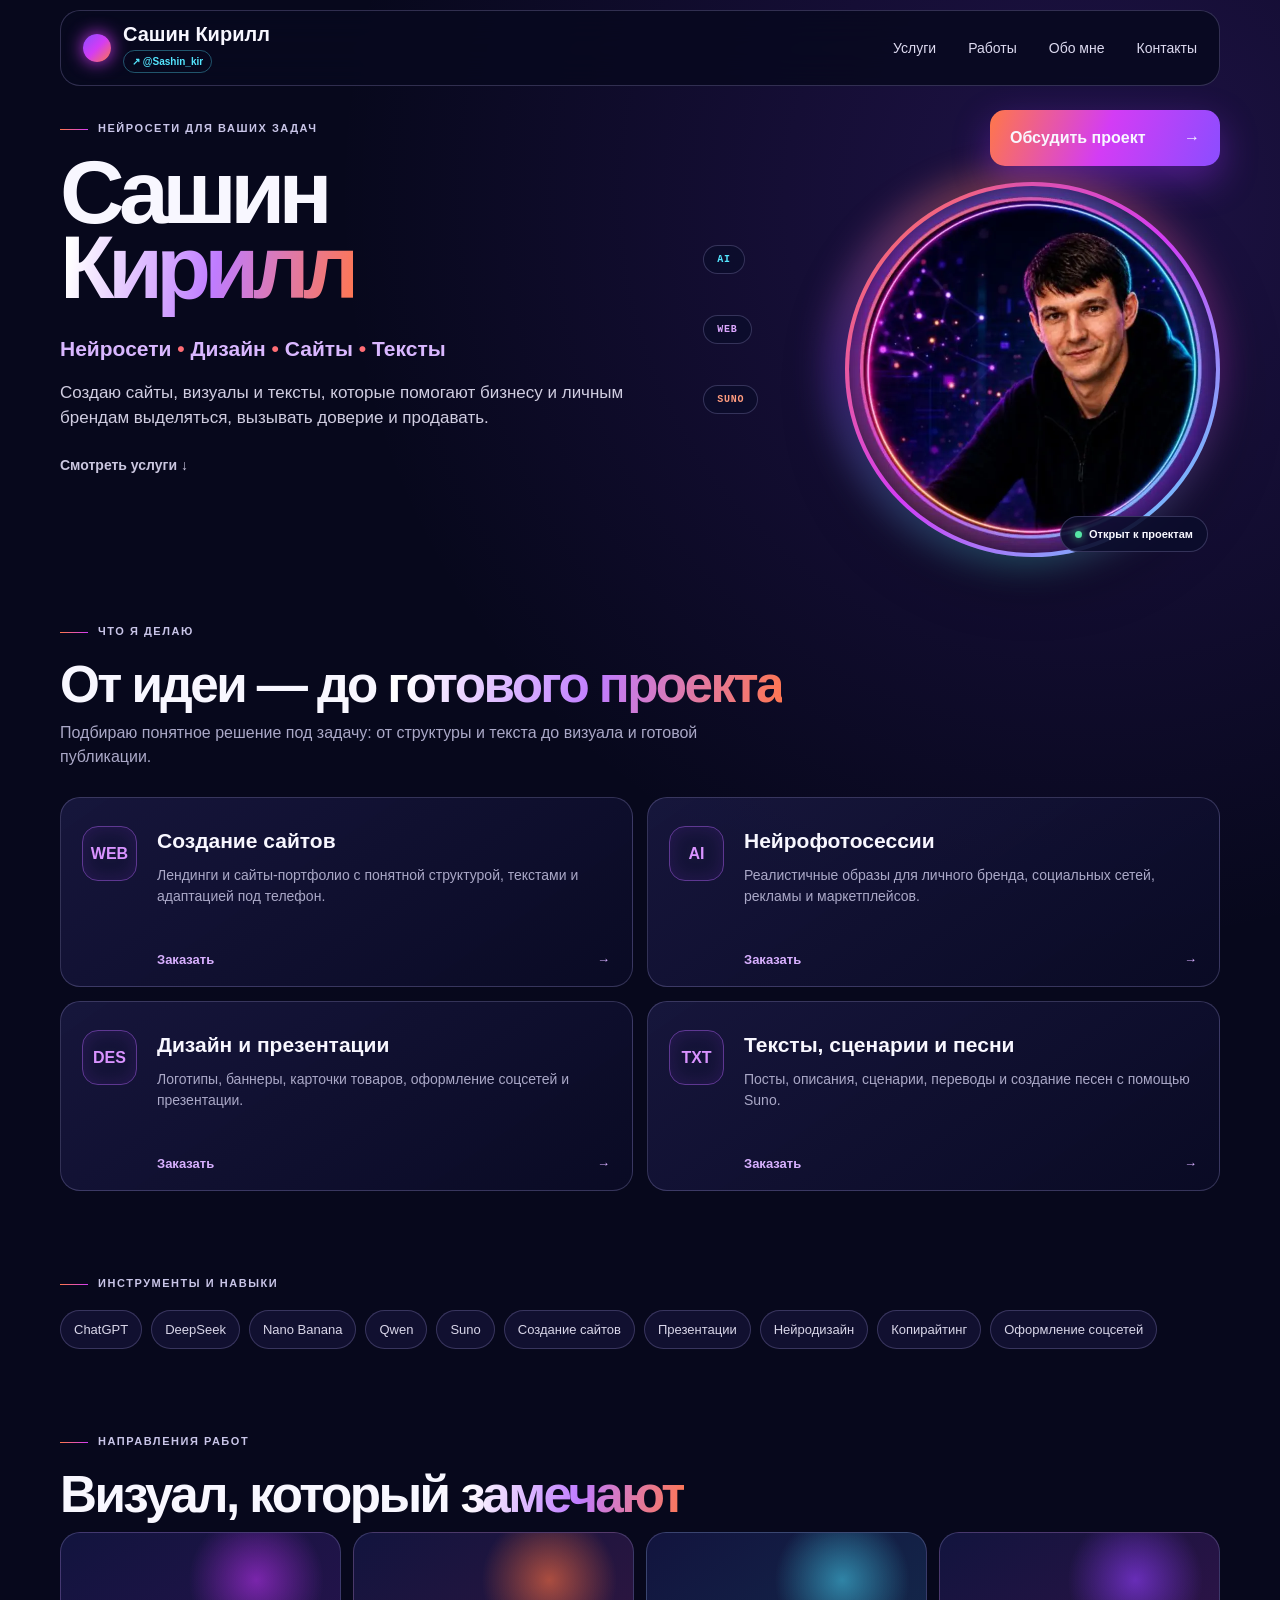
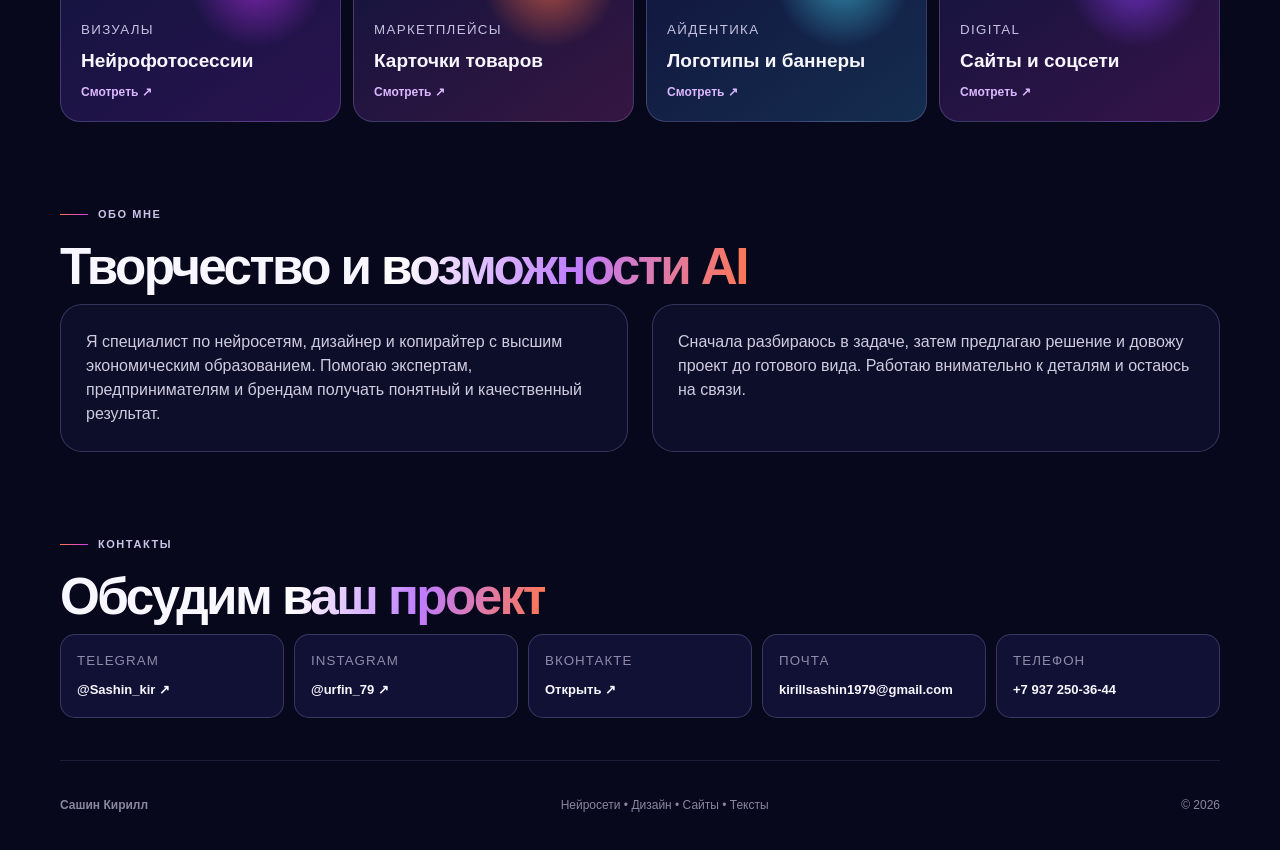
==== kirill/index.html @ a04f960a "Add Kirill portfolio site" ====
<!doctype html>
<html lang="ru">
<head>
  <meta charset="utf-8">
  <meta name="viewport" content="width=device-width,initial-scale=1">
  <meta name="description" content="Сашин Кирилл — создание сайтов, дизайн, нейрофотосессии, презентации, тексты и песни с помощью нейросетей.">
  <title>Сашин Кирилл — нейросети, дизайн и сайты</title>
  <style>
    :root{--bg:#07081c;--panel:#111330;--line:rgba(196,187,255,.22);--text:#f8f7ff;--muted:#aaa8c7;--violet:#8b4dff;--pink:#d33cf5;--orange:#ff7749;--cyan:#55e6ff}
    *{box-sizing:border-box}html{scroll-behavior:smooth}body{margin:0;background:radial-gradient(circle at 85% 8%,rgba(124,58,237,.2),transparent 30%),var(--bg);color:var(--text);font-family:Inter,Arial,sans-serif;line-height:1.5}a{color:inherit;text-decoration:none}.shell{width:min(1160px,calc(100% - 32px));margin:auto}
    header{position:sticky;top:10px;z-index:20;margin-top:10px;height:76px;padding:0 22px;display:flex;align-items:center;justify-content:space-between;border:1px solid var(--line);border-radius:20px;background:rgba(8,9,31,.86);backdrop-filter:blur(18px)}
    .identity{display:flex;align-items:center;gap:12px}.orb{width:28px;height:28px;border-radius:50%;background:linear-gradient(135deg,var(--violet),var(--pink),var(--orange));box-shadow:0 0 18px var(--pink)}.name{font-size:20px;font-weight:800;line-height:1}.tg-mini{display:inline-block;margin-top:6px;padding:3px 8px;border:1px solid rgba(85,230,255,.35);border-radius:999px;color:var(--cyan);font-size:10px;font-weight:700}
    nav{display:flex;gap:32px;color:#dddaf0;font-size:14px}nav a:hover{color:var(--cyan)}
    .hero{min-height:505px;padding:34px 0 24px;display:grid;grid-template-columns:52% 48%;align-items:start}.hero-copy{padding:10px 0}.eyebrow{margin:0 0 18px;color:#c9c5e8;font-size:11px;font-weight:800;letter-spacing:.14em;text-transform:uppercase}.eyebrow:before{content:"";display:inline-block;width:28px;height:1px;margin-right:10px;vertical-align:middle;background:linear-gradient(90deg,var(--orange),var(--pink))}
    h1{margin:0;font-size:clamp(68px,7vw,100px);line-height:.84;letter-spacing:-.075em}h1 span,.gradient{color:transparent;background:linear-gradient(100deg,#fff 5%,#bf7cff 53%,#ff7650);background-clip:text;-webkit-background-clip:text}.roles{margin:28px 0 15px;color:#d9b7ff;font-size:21px;font-weight:800}.roles i{color:#ff6d75;font-style:normal}.lead{max-width:570px;margin:0 0 22px;color:#d0cde1;font-size:17px}.text-link{color:#cac6df;font-size:14px;font-weight:700}
    .hero-visual{position:relative;min-height:440px;display:flex;justify-content:flex-end;padding-top:72px}.portrait-glow{position:absolute;right:0;top:62px;width:390px;height:390px;border-radius:50%;background:conic-gradient(var(--orange),var(--pink),var(--cyan),var(--violet),var(--orange));filter:blur(18px);opacity:.48}.portrait{position:relative;z-index:2;width:375px;height:375px;border-radius:50%;padding:4px;background:linear-gradient(135deg,var(--orange),var(--pink),var(--cyan));box-shadow:0 20px 60px rgba(0,0,0,.4)}.portrait img{width:100%;height:100%;object-fit:cover;border-radius:50%;display:block}.top-cta{position:absolute;z-index:5;right:0;top:0;min-width:230px;padding:16px 20px;display:flex;justify-content:space-between;border-radius:15px;background:linear-gradient(110deg,var(--orange),var(--pink),var(--violet));font-weight:800;box-shadow:0 14px 36px rgba(163,48,255,.38)}.top-cta:hover{transform:translateY(-2px)}
    .chip{position:absolute;z-index:4;left:40px;padding:8px 13px;border:1px solid var(--line);border-radius:999px;background:rgba(12,13,44,.86);font:800 10px monospace;letter-spacing:.08em}.chip.ai{top:135px;color:var(--cyan)}.chip.web{top:205px;color:#dca7ff}.chip.suno{top:275px;color:#ff9b7e}.status{position:absolute;z-index:5;right:12px;bottom:5px;padding:9px 14px;border:1px solid var(--line);border-radius:999px;background:rgba(12,13,44,.9);font-size:11px;font-weight:700}.status:before{content:"";display:inline-block;width:7px;height:7px;margin-right:7px;border-radius:50%;background:#56e7a6;box-shadow:0 0 10px #56e7a6}
    section{padding:42px 0}.section-title{margin:0 0 10px;font-size:clamp(36px,4vw,56px);line-height:1.05;letter-spacing:-.05em}.section-intro{max-width:650px;margin:0 0 28px;color:var(--muted)}
    .services{display:grid;grid-template-columns:repeat(2,1fr);gap:14px}.service{position:relative;min-height:190px;padding:22px 22px 52px 96px;border:1px solid var(--line);border-radius:20px;background:linear-gradient(145deg,rgba(28,27,70,.75),rgba(10,11,38,.85))}.icon{position:absolute;left:21px;top:28px;width:55px;height:55px;display:grid;place-items:center;border:1px solid rgba(185,100,255,.45);border-radius:16px;color:#d993ff;font-weight:900;box-shadow:inset 0 0 18px rgba(169,65,255,.14)}.service h3{margin:5px 0 8px;font-size:21px}.service p{margin:0;color:var(--muted);font-size:14px}.service a{position:absolute;left:96px;right:22px;bottom:17px;color:#d8b0ff;font-size:13px;font-weight:800;display:flex;justify-content:space-between}
    .tools{display:flex;flex-wrap:wrap;gap:9px}.tools span{padding:9px 13px;border:1px solid var(--line);border-radius:999px;background:rgba(31,26,72,.48);color:#d9d6e9;font-size:13px}
    .works{display:grid;grid-template-columns:repeat(4,1fr);gap:12px}.work{min-height:190px;padding:20px;display:flex;flex-direction:column;justify-content:flex-end;border:1px solid var(--line);border-radius:20px;background:radial-gradient(circle at 70% 25%,rgba(197,52,255,.55),transparent 28%),linear-gradient(145deg,#12143e,#29134f)}.work:nth-child(2){background:radial-gradient(circle at 70% 25%,rgba(255,112,64,.62),transparent 28%),linear-gradient(145deg,#12143e,#351641)}.work:nth-child(3){background:radial-gradient(circle at 70% 25%,rgba(73,224,255,.52),transparent 28%),linear-gradient(145deg,#12143e,#142d4e)}.work:nth-child(4){background:radial-gradient(circle at 70% 25%,rgba(146,61,255,.62),transparent 28%),linear-gradient(145deg,#12143e,#351349)}.work small{color:#c6c1df;text-transform:uppercase;letter-spacing:.1em}.work strong{margin:7px 0;font-size:19px}.work b{color:#dcb8ff;font-size:12px}
    .about{display:grid;grid-template-columns:1fr 1fr;gap:24px}.about-card{padding:25px;border:1px solid var(--line);border-radius:22px;background:rgba(18,18,53,.62)}.about-card p{margin:0;color:#cfccdf}.contacts{display:grid;grid-template-columns:repeat(5,1fr);gap:10px}.contact{padding:16px;border:1px solid var(--line);border-radius:15px;background:rgba(24,23,68,.65);overflow-wrap:anywhere}.contact small{display:block;margin-bottom:6px;color:#8f8ba8;text-transform:uppercase;letter-spacing:.08em}.contact b{font-size:13px}
    footer{min-height:90px;display:flex;align-items:center;justify-content:space-between;color:#89869f;font-size:12px;border-top:1px solid rgba(191,184,255,.12)}
    @media(max-width:900px){nav{display:none}.hero{grid-template-columns:1fr;padding-top:30px}.hero-visual{width:min(100%,430px);margin:auto}.services{grid-template-columns:1fr}.works{grid-template-columns:repeat(2,1fr)}.contacts{grid-template-columns:repeat(2,1fr)}}
    @media(max-width:560px){.shell{width:calc(100% - 22px)}header{height:70px;padding:0 12px}.name{font-size:16px}.hero{padding-top:24px}.hero-copy{padding:0}h1{font-size:68px}.roles{font-size:17px}.hero-visual{min-height:350px;padding-top:66px}.portrait-glow{width:280px;height:280px;right:calc(50% - 140px)}.portrait{width:268px;height:268px;margin:auto}.top-cta{right:50%;transform:translateX(50%);min-width:210px;padding:14px 17px}.chip{display:none}.status{right:calc(50% - 125px);bottom:8px}.services,.works,.about,.contacts{grid-template-columns:1fr}.service{padding-left:88px}.service a{left:88px}section{padding:32px 0}.contacts{gap:8px}footer{flex-direction:column;justify-content:center;gap:6px;text-align:center}}
  </style>
</head>
<body>
  <header class="shell">
    <div class="identity"><span class="orb"></span><div><div class="name">Сашин Кирилл</div><a class="tg-mini" href="https://t.me/Sashin_kir">↗ @Sashin_kir</a></div></div>
    <nav><a href="#services">Услуги</a><a href="#works">Работы</a><a href="#about">Обо мне</a><a href="#contacts">Контакты</a></nav>
  </header>
  <main>
    <div class="hero shell">
      <div class="hero-copy"><p class="eyebrow">Нейросети для ваших задач</p><h1>Сашин<br><span>Кирилл</span></h1><p class="roles">Нейросети <i>•</i> Дизайн <i>•</i> Сайты <i>•</i> Тексты</p><p class="lead">Создаю сайты, визуалы и тексты, которые помогают бизнесу и личным брендам выделяться, вызывать доверие и продавать.</p><a class="text-link" href="#services">Смотреть услуги ↓</a></div>
      <div class="hero-visual"><a class="top-cta" href="https://t.me/Sashin_kir">Обсудить проект <span>→</span></a><div class="portrait-glow"></div><a class="portrait" href="https://t.me/Sashin_kir"><img src="[data-uri]" alt="Портрет Сашина Кирилла"></a><span class="chip ai">AI</span><span class="chip web">WEB</span><span class="chip suno">SUNO</span><span class="status">Открыт к проектам</span></div>
    </div>
    <section class="shell" id="services"><p class="eyebrow">Что я делаю</p><h2 class="section-title">От идеи — до <span class="gradient">готового проекта</span></h2><p class="section-intro">Подбираю понятное решение под задачу: от структуры и текста до визуала и готовой публикации.</p><div class="services">
      <article class="service"><span class="icon">WEB</span><h3>Создание сайтов</h3><p>Лендинги и сайты-портфолио с понятной структурой, текстами и адаптацией под телефон.</p><a href="https://t.me/Sashin_kir">Заказать <span>→</span></a></article>
      <article class="service"><span class="icon">AI</span><h3>Нейрофотосессии</h3><p>Реалистичные образы для личного бренда, социальных сетей, рекламы и маркетплейсов.</p><a href="https://t.me/Sashin_kir">Заказать <span>→</span></a></article>
      <article class="service"><span class="icon">DES</span><h3>Дизайн и презентации</h3><p>Логотипы, баннеры, карточки товаров, оформление соцсетей и презентации.</p><a href="https://t.me/Sashin_kir">Заказать <span>→</span></a></article>
      <article class="service"><span class="icon">TXT</span><h3>Тексты, сценарии и песни</h3><p>Посты, описания, сценарии, переводы и создание песен с помощью Suno.</p><a href="https://t.me/Sashin_kir">Заказать <span>→</span></a></article>
    </div></section>
    <section class="shell"><p class="eyebrow">Инструменты и навыки</p><div class="tools"><span>ChatGPT</span><span>DeepSeek</span><span>Nano Banana</span><span>Qwen</span><span>Suno</span><span>Создание сайтов</span><span>Презентации</span><span>Нейродизайн</span><span>Копирайтинг</span><span>Оформление соцсетей</span></div></section>
    <section class="shell" id="works"><p class="eyebrow">Направления работ</p><h2 class="section-title">Визуал, который <span class="gradient">замечают</span></h2><div class="works"><a class="work" href="https://t.me/Sashin_kir"><small>Визуалы</small><strong>Нейрофотосессии</strong><b>Смотреть ↗</b></a><a class="work" href="https://t.me/Sashin_kir"><small>Маркетплейсы</small><strong>Карточки товаров</strong><b>Смотреть ↗</b></a><a class="work" href="https://t.me/Sashin_kir"><small>Айдентика</small><strong>Логотипы и баннеры</strong><b>Смотреть ↗</b></a><a class="work" href="https://t.me/Sashin_kir"><small>Digital</small><strong>Сайты и соцсети</strong><b>Смотреть ↗</b></a></div></section>
    <section class="shell" id="about"><p class="eyebrow">Обо мне</p><h2 class="section-title">Творчество и <span class="gradient">возможности AI</span></h2><div class="about"><div class="about-card"><p>Я специалист по нейросетям, дизайнер и копирайтер с высшим экономическим образованием. Помогаю экспертам, предпринимателям и брендам получать понятный и качественный результат.</p></div><div class="about-card"><p>Сначала разбираюсь в задаче, затем предлагаю решение и довожу проект до готового вида. Работаю внимательно к деталям и остаюсь на связи.</p></div></div></section>
    <section class="shell" id="contacts"><p class="eyebrow">Контакты</p><h2 class="section-title">Обсудим <span class="gradient">ваш проект</span></h2><div class="contacts"><a class="contact" href="https://t.me/Sashin_kir"><small>Telegram</small><b>@Sashin_kir ↗</b></a><a class="contact" href="https://www.instagram.com/urfin_79"><small>Instagram</small><b>@urfin_79 ↗</b></a><a class="contact" href="https://vk.ru/id331188670"><small>ВКонтакте</small><b>Открыть ↗</b></a><a class="contact" href="mailto:kirillsashin1979@gmail.com"><small>Почта</small><b>kirillsashin1979@gmail.com</b></a><a class="contact" href="tel:+79372503644"><small>Телефон</small><b>+7 937 250-36-44</b></a></div></section>
  </main>
  <footer class="shell"><b>Сашин Кирилл</b><span>Нейросети • Дизайн • Сайты • Тексты</span><span>© 2026</span></footer>
</body>
</html>
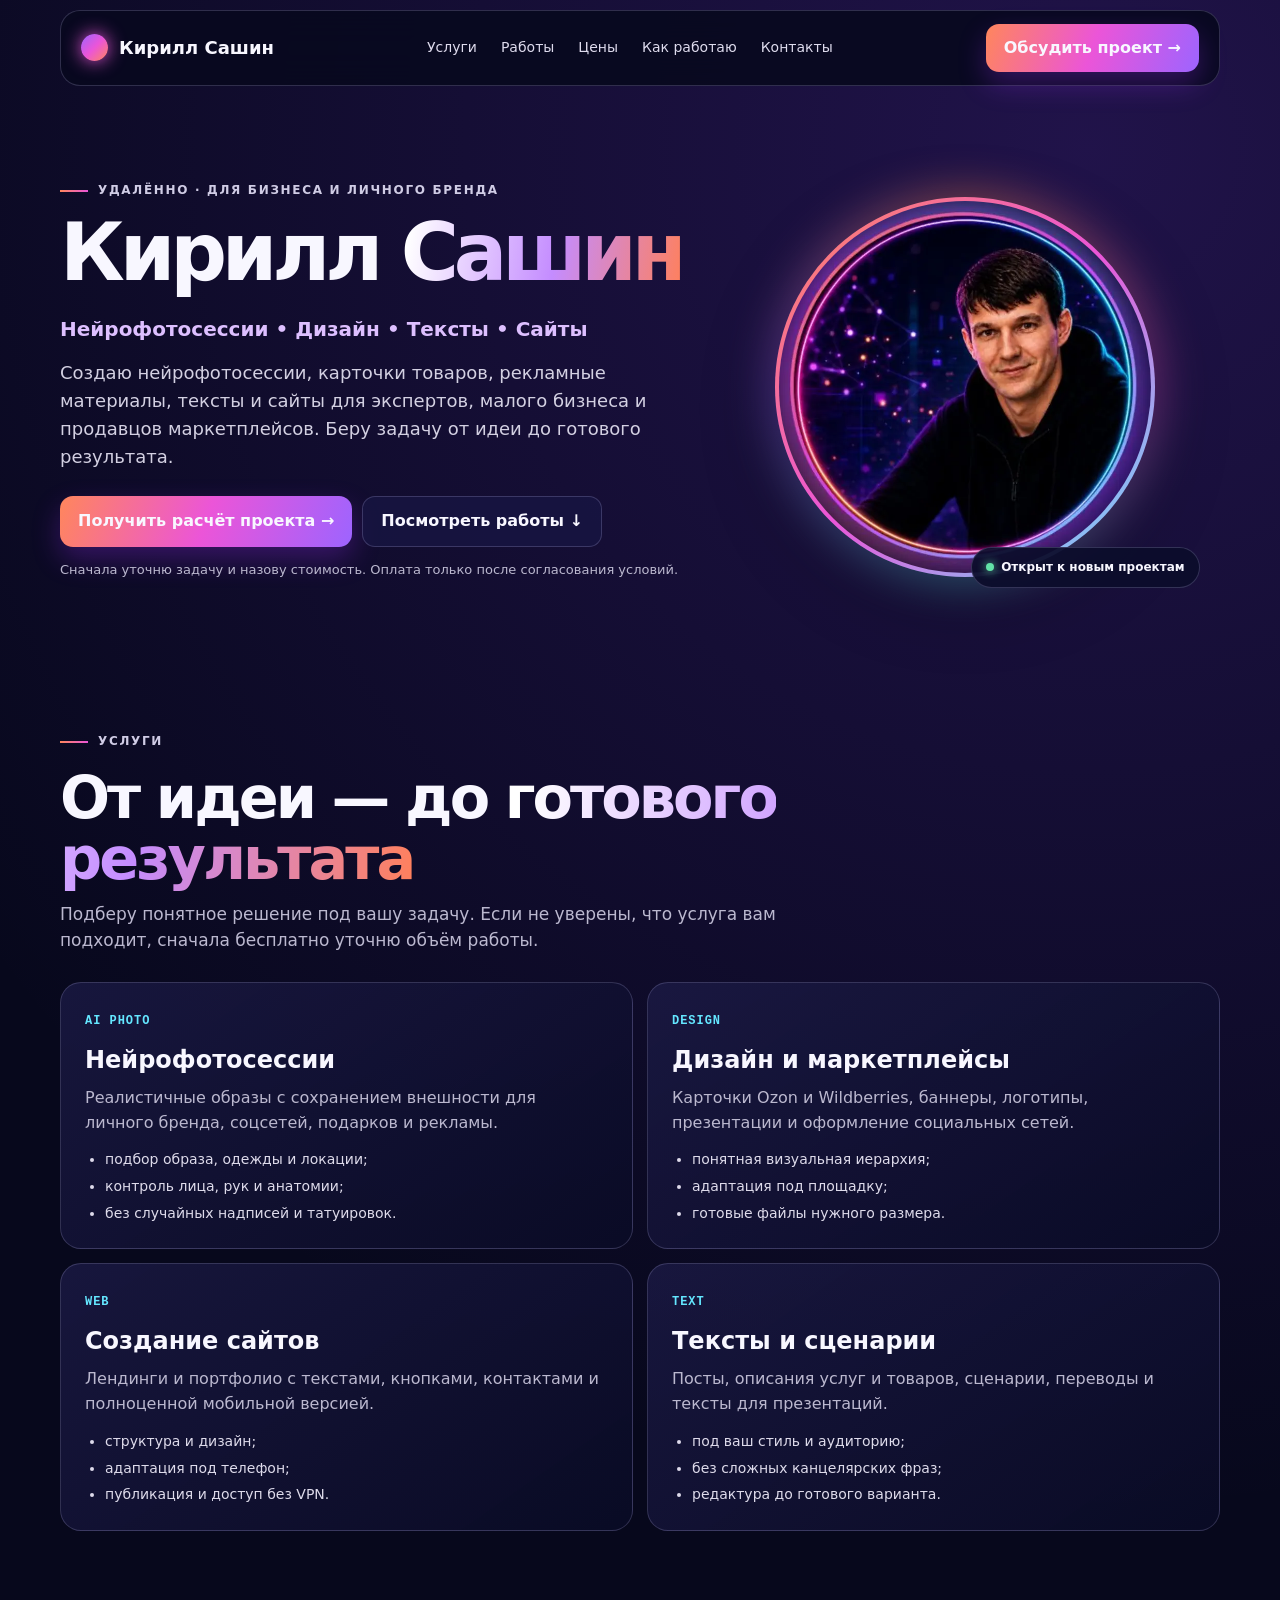
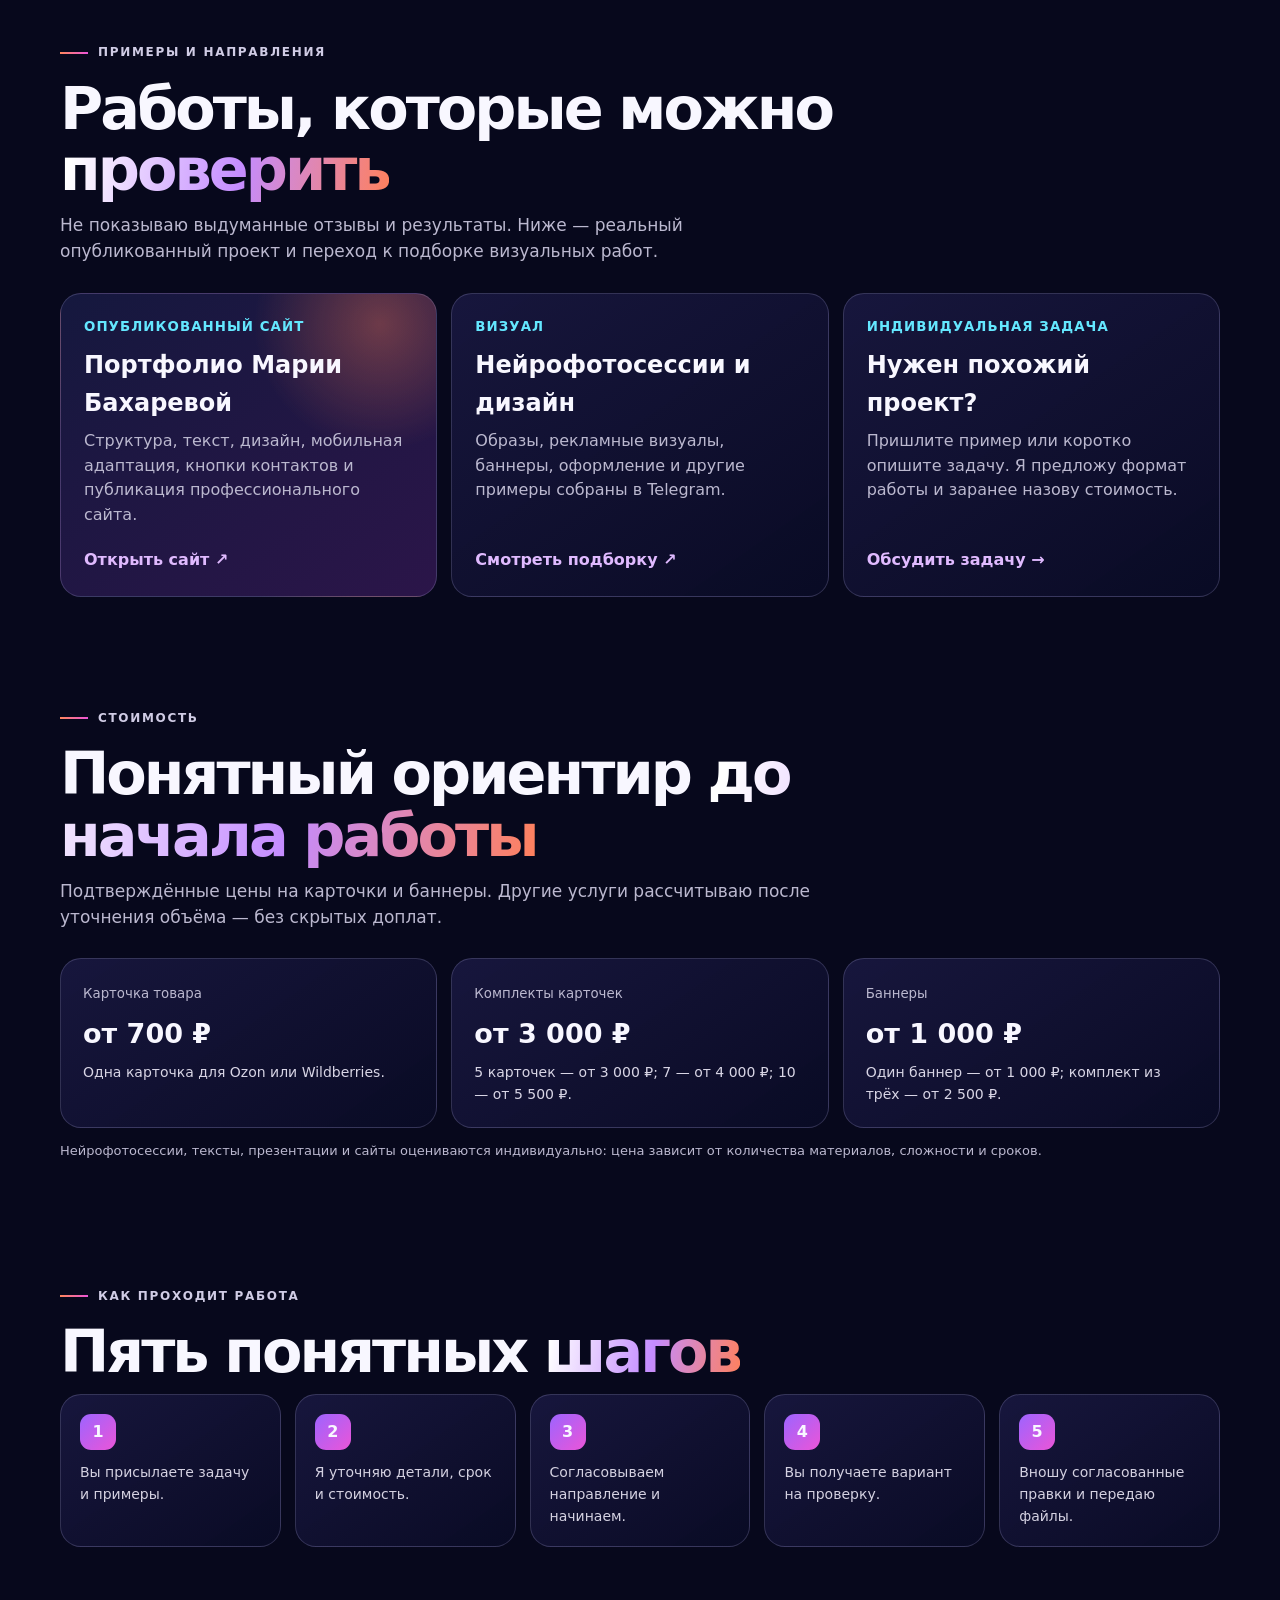
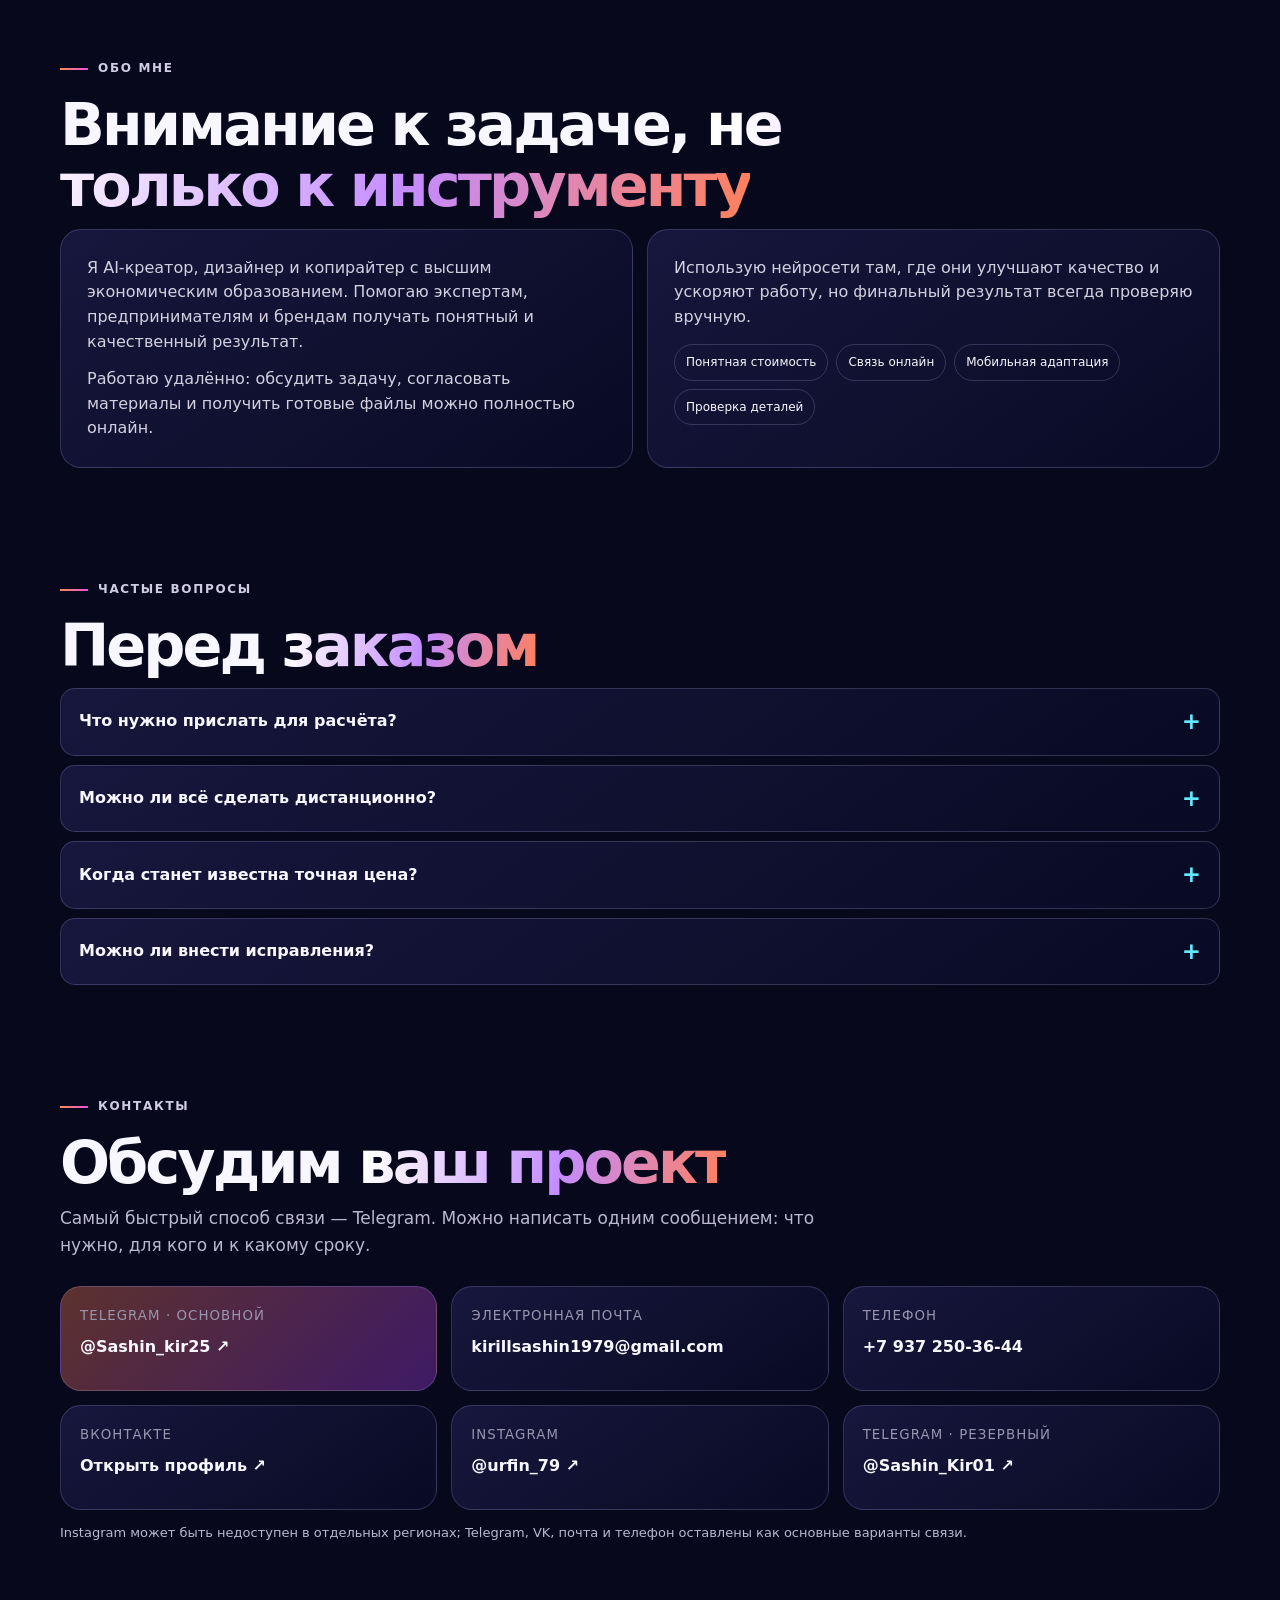
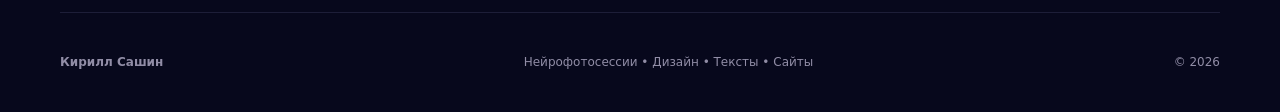
==== commit a79fa991: "Publish improved Kirill client portfolio" ====
--- a/kirill/index.html
+++ b/kirill/index.html
@@ -1,51 +1,34 @@
 <!doctype html>
 <html lang="ru">
 <head>
-  <meta charset="utf-8">
-  <meta name="viewport" content="width=device-width,initial-scale=1">
-  <meta name="description" content="Сашин Кирилл — создание сайтов, дизайн, нейрофотосессии, презентации, тексты и песни с помощью нейросетей.">
-  <title>Сашин Кирилл — нейросети, дизайн и сайты</title>
-  <style>
-    :root{--bg:#07081c;--panel:#111330;--line:rgba(196,187,255,.22);--text:#f8f7ff;--muted:#aaa8c7;--violet:#8b4dff;--pink:#d33cf5;--orange:#ff7749;--cyan:#55e6ff}
-    *{box-sizing:border-box}html{scroll-behavior:smooth}body{margin:0;background:radial-gradient(circle at 85% 8%,rgba(124,58,237,.2),transparent 30%),var(--bg);color:var(--text);font-family:Inter,Arial,sans-serif;line-height:1.5}a{color:inherit;text-decoration:none}.shell{width:min(1160px,calc(100% - 32px));margin:auto}
-    header{position:sticky;top:10px;z-index:20;margin-top:10px;height:76px;padding:0 22px;display:flex;align-items:center;justify-content:space-between;border:1px solid var(--line);border-radius:20px;background:rgba(8,9,31,.86);backdrop-filter:blur(18px)}
-    .identity{display:flex;align-items:center;gap:12px}.orb{width:28px;height:28px;border-radius:50%;background:linear-gradient(135deg,var(--violet),var(--pink),var(--orange));box-shadow:0 0 18px var(--pink)}.name{font-size:20px;font-weight:800;line-height:1}.tg-mini{display:inline-block;margin-top:6px;padding:3px 8px;border:1px solid rgba(85,230,255,.35);border-radius:999px;color:var(--cyan);font-size:10px;font-weight:700}
-    nav{display:flex;gap:32px;color:#dddaf0;font-size:14px}nav a:hover{color:var(--cyan)}
-    .hero{min-height:505px;padding:34px 0 24px;display:grid;grid-template-columns:52% 48%;align-items:start}.hero-copy{padding:10px 0}.eyebrow{margin:0 0 18px;color:#c9c5e8;font-size:11px;font-weight:800;letter-spacing:.14em;text-transform:uppercase}.eyebrow:before{content:"";display:inline-block;width:28px;height:1px;margin-right:10px;vertical-align:middle;background:linear-gradient(90deg,var(--orange),var(--pink))}
-    h1{margin:0;font-size:clamp(68px,7vw,100px);line-height:.84;letter-spacing:-.075em}h1 span,.gradient{color:transparent;background:linear-gradient(100deg,#fff 5%,#bf7cff 53%,#ff7650);background-clip:text;-webkit-background-clip:text}.roles{margin:28px 0 15px;color:#d9b7ff;font-size:21px;font-weight:800}.roles i{color:#ff6d75;font-style:normal}.lead{max-width:570px;margin:0 0 22px;color:#d0cde1;font-size:17px}.text-link{color:#cac6df;font-size:14px;font-weight:700}
-    .hero-visual{position:relative;min-height:440px;display:flex;justify-content:flex-end;padding-top:72px}.portrait-glow{position:absolute;right:0;top:62px;width:390px;height:390px;border-radius:50%;background:conic-gradient(var(--orange),var(--pink),var(--cyan),var(--violet),var(--orange));filter:blur(18px);opacity:.48}.portrait{position:relative;z-index:2;width:375px;height:375px;border-radius:50%;padding:4px;background:linear-gradient(135deg,var(--orange),var(--pink),var(--cyan));box-shadow:0 20px 60px rgba(0,0,0,.4)}.portrait img{width:100%;height:100%;object-fit:cover;border-radius:50%;display:block}.top-cta{position:absolute;z-index:5;right:0;top:0;min-width:230px;padding:16px 20px;display:flex;justify-content:space-between;border-radius:15px;background:linear-gradient(110deg,var(--orange),var(--pink),var(--violet));font-weight:800;box-shadow:0 14px 36px rgba(163,48,255,.38)}.top-cta:hover{transform:translateY(-2px)}
-    .chip{position:absolute;z-index:4;left:40px;padding:8px 13px;border:1px solid var(--line);border-radius:999px;background:rgba(12,13,44,.86);font:800 10px monospace;letter-spacing:.08em}.chip.ai{top:135px;color:var(--cyan)}.chip.web{top:205px;color:#dca7ff}.chip.suno{top:275px;color:#ff9b7e}.status{position:absolute;z-index:5;right:12px;bottom:5px;padding:9px 14px;border:1px solid var(--line);border-radius:999px;background:rgba(12,13,44,.9);font-size:11px;font-weight:700}.status:before{content:"";display:inline-block;width:7px;height:7px;margin-right:7px;border-radius:50%;background:#56e7a6;box-shadow:0 0 10px #56e7a6}
-    section{padding:42px 0}.section-title{margin:0 0 10px;font-size:clamp(36px,4vw,56px);line-height:1.05;letter-spacing:-.05em}.section-intro{max-width:650px;margin:0 0 28px;color:var(--muted)}
-    .services{display:grid;grid-template-columns:repeat(2,1fr);gap:14px}.service{position:relative;min-height:190px;padding:22px 22px 52px 96px;border:1px solid var(--line);border-radius:20px;background:linear-gradient(145deg,rgba(28,27,70,.75),rgba(10,11,38,.85))}.icon{position:absolute;left:21px;top:28px;width:55px;height:55px;display:grid;place-items:center;border:1px solid rgba(185,100,255,.45);border-radius:16px;color:#d993ff;font-weight:900;box-shadow:inset 0 0 18px rgba(169,65,255,.14)}.service h3{margin:5px 0 8px;font-size:21px}.service p{margin:0;color:var(--muted);font-size:14px}.service a{position:absolute;left:96px;right:22px;bottom:17px;color:#d8b0ff;font-size:13px;font-weight:800;display:flex;justify-content:space-between}
-    .tools{display:flex;flex-wrap:wrap;gap:9px}.tools span{padding:9px 13px;border:1px solid var(--line);border-radius:999px;background:rgba(31,26,72,.48);color:#d9d6e9;font-size:13px}
-    .works{display:grid;grid-template-columns:repeat(4,1fr);gap:12px}.work{min-height:190px;padding:20px;display:flex;flex-direction:column;justify-content:flex-end;border:1px solid var(--line);border-radius:20px;background:radial-gradient(circle at 70% 25%,rgba(197,52,255,.55),transparent 28%),linear-gradient(145deg,#12143e,#29134f)}.work:nth-child(2){background:radial-gradient(circle at 70% 25%,rgba(255,112,64,.62),transparent 28%),linear-gradient(145deg,#12143e,#351641)}.work:nth-child(3){background:radial-gradient(circle at 70% 25%,rgba(73,224,255,.52),transparent 28%),linear-gradient(145deg,#12143e,#142d4e)}.work:nth-child(4){background:radial-gradient(circle at 70% 25%,rgba(146,61,255,.62),transparent 28%),linear-gradient(145deg,#12143e,#351349)}.work small{color:#c6c1df;text-transform:uppercase;letter-spacing:.1em}.work strong{margin:7px 0;font-size:19px}.work b{color:#dcb8ff;font-size:12px}
-    .about{display:grid;grid-template-columns:1fr 1fr;gap:24px}.about-card{padding:25px;border:1px solid var(--line);border-radius:22px;background:rgba(18,18,53,.62)}.about-card p{margin:0;color:#cfccdf}.contacts{display:grid;grid-template-columns:repeat(5,1fr);gap:10px}.contact{padding:16px;border:1px solid var(--line);border-radius:15px;background:rgba(24,23,68,.65);overflow-wrap:anywhere}.contact small{display:block;margin-bottom:6px;color:#8f8ba8;text-transform:uppercase;letter-spacing:.08em}.contact b{font-size:13px}
-    footer{min-height:90px;display:flex;align-items:center;justify-content:space-between;color:#89869f;font-size:12px;border-top:1px solid rgba(191,184,255,.12)}
-    @media(max-width:900px){nav{display:none}.hero{grid-template-columns:1fr;padding-top:30px}.hero-visual{width:min(100%,430px);margin:auto}.services{grid-template-columns:1fr}.works{grid-template-columns:repeat(2,1fr)}.contacts{grid-template-columns:repeat(2,1fr)}}
-    @media(max-width:560px){.shell{width:calc(100% - 22px)}header{height:70px;padding:0 12px}.name{font-size:16px}.hero{padding-top:24px}.hero-copy{padding:0}h1{font-size:68px}.roles{font-size:17px}.hero-visual{min-height:350px;padding-top:66px}.portrait-glow{width:280px;height:280px;right:calc(50% - 140px)}.portrait{width:268px;height:268px;margin:auto}.top-cta{right:50%;transform:translateX(50%);min-width:210px;padding:14px 17px}.chip{display:none}.status{right:calc(50% - 125px);bottom:8px}.services,.works,.about,.contacts{grid-template-columns:1fr}.service{padding-left:88px}.service a{left:88px}section{padding:32px 0}.contacts{gap:8px}footer{flex-direction:column;justify-content:center;gap:6px;text-align:center}}
-  </style>
+<meta charset="utf-8"><meta name="viewport" content="width=device-width,initial-scale=1"><meta name="theme-color" content="#08091f">
+<meta name="description" content="Кирилл Сашин создаёт нейрофотосессии, карточки товаров, дизайн, тексты и сайты для экспертов, малого бизнеса и продавцов маркетплейсов.">
+<meta property="og:type" content="website"><meta property="og:locale" content="ru_RU"><meta property="og:title" content="Кирилл Сашин — нейрофотосессии, дизайн, тексты и сайты"><meta property="og:description" content="От идеи до готового результата: визуалы, тексты и сайты для бизнеса и личного бренда."><meta property="og:url" content="https://urfin-79.github.io/maria-bakhareva-portfolio/kirill/"><meta property="og:image" content="https://urfin-79.github.io/maria-bakhareva-portfolio/kirill/kirill-portrait.webp"><link rel="canonical" href="https://urfin-79.github.io/maria-bakhareva-portfolio/kirill/">
+<title>Кирилл Сашин — нейрофотосессии, дизайн, тексты и сайты</title>
+<style>
+:root{--bg:#07081c;--panel:#11132e;--line:rgba(205,199,255,.2);--text:#f8f7ff;--muted:#bbb8cf;--pink:#eb55d8;--orange:#ff865c;--violet:#9d64ff;--cyan:#64e7ff;--green:#62e2a7}*{box-sizing:border-box}html{scroll-behavior:smooth;scroll-padding-top:105px}body{margin:0;background:radial-gradient(circle at 85% 3%,rgba(124,58,237,.22),transparent 28%),var(--bg);color:var(--text);font-family:Inter,system-ui,-apple-system,"Segoe UI",Arial,sans-serif;line-height:1.55}a{color:inherit;text-decoration:none;-webkit-tap-highlight-color:transparent}a:focus-visible,summary:focus-visible{outline:3px solid var(--cyan);outline-offset:4px}.shell{width:min(1160px,calc(100% - 32px));margin:auto}.skip{position:absolute;left:-9999px}.skip:focus{left:16px;top:8px;z-index:100;padding:10px;background:#fff;color:#111}
+header{position:sticky;top:10px;z-index:30;height:76px;margin-top:10px;padding:0 20px;display:flex;align-items:center;justify-content:space-between;border:1px solid var(--line);border-radius:20px;background:rgba(8,9,31,.92);backdrop-filter:blur(18px)}.identity{display:flex;align-items:center;gap:11px}.orb{width:27px;height:27px;border-radius:50%;background:linear-gradient(135deg,var(--violet),var(--pink),var(--orange));box-shadow:0 0 18px var(--pink)}.name{font-size:18px;font-weight:850}.desktop-nav{display:flex;gap:24px;color:#dedbed;font-size:14px}.desktop-nav a:hover{color:var(--cyan)}.header-cta,.btn{min-height:46px;padding:12px 18px;display:inline-flex;align-items:center;justify-content:center;border-radius:13px;font-weight:850}.header-cta,.primary{background:linear-gradient(110deg,var(--orange),var(--pink),var(--violet));box-shadow:0 12px 28px rgba(163,48,255,.28)}.secondary{border:1px solid var(--line);background:rgba(24,23,68,.72)}.mobile-menu{display:none;position:relative}.mobile-menu summary{width:48px;height:48px;display:grid;place-items:center;border:1px solid var(--line);border-radius:13px;background:var(--panel);font-size:23px;cursor:pointer;list-style:none}.mobile-menu summary::-webkit-details-marker{display:none}.mobile-links{position:absolute;right:0;top:57px;width:220px;padding:10px;display:grid;border:1px solid var(--line);border-radius:15px;background:#10122e;box-shadow:0 22px 60px #000}.mobile-links a{padding:12px;border-radius:10px}.mobile-links a:last-child{background:linear-gradient(110deg,var(--orange),var(--pink),var(--violet));font-weight:850}
+.hero{min-height:600px;padding:70px 0 48px;display:grid;grid-template-columns:56% 44%;align-items:center}.eyebrow{margin:0 0 16px;color:#d0cce5;font-size:12px;font-weight:850;letter-spacing:.14em;text-transform:uppercase}.eyebrow:before{content:"";display:inline-block;width:28px;height:2px;margin-right:10px;vertical-align:middle;background:linear-gradient(90deg,var(--orange),var(--pink))}h1{margin:0;font-size:clamp(50px,6.2vw,86px);line-height:.94;letter-spacing:-.065em}.gradient{color:transparent;background:linear-gradient(100deg,#fff 4%,#c48cff 55%,#ff805b);background-clip:text;-webkit-background-clip:text}.roles{margin:24px 0 14px;color:#ddbfff;font-size:20px;font-weight:800}.lead{max-width:670px;margin:0 0 25px;color:#d3d0e2;font-size:18px}.actions{display:flex;flex-wrap:wrap;gap:10px}.note{color:var(--muted);font-size:13px}.hero-visual{position:relative;min-height:430px;display:grid;place-items:center}.glow{position:absolute;width:390px;height:390px;border-radius:50%;background:conic-gradient(var(--orange),var(--pink),var(--cyan),var(--violet),var(--orange));filter:blur(22px);opacity:.45}.portrait{position:relative;width:min(380px,90%);aspect-ratio:1;padding:4px;border-radius:50%;background:linear-gradient(135deg,var(--orange),var(--pink),var(--cyan));box-shadow:0 22px 70px rgba(0,0,0,.35)}.portrait img{width:100%;height:100%;display:block;object-fit:cover;border-radius:50%}.status{position:absolute;right:4%;bottom:14px;padding:10px 14px;border:1px solid var(--line);border-radius:999px;background:rgba(12,13,44,.94);font-size:12px;font-weight:750}.status:before{content:"";display:inline-block;width:8px;height:8px;margin-right:7px;border-radius:50%;background:var(--green);box-shadow:0 0 10px var(--green)}
+section{padding:56px 0}.section-title{max-width:850px;margin:0 0 12px;font-size:clamp(36px,4.6vw,59px);line-height:1.04;letter-spacing:-.05em}.section-intro{max-width:760px;margin:0 0 28px;color:var(--muted);font-size:17px}.grid{display:grid;gap:14px}.services{grid-template-columns:repeat(2,1fr)}.card{border:1px solid var(--line);background:linear-gradient(145deg,rgba(28,27,70,.78),rgba(10,11,38,.88));border-radius:21px}.service{min-height:225px;padding:24px}.tag{color:var(--cyan);font:800 12px ui-monospace,monospace;letter-spacing:.08em}.service h3,.case h3{margin:10px 0 7px;font-size:24px}.service p,.case p{margin:0;color:var(--muted)}.service ul{margin:14px 0 0;padding-left:20px;color:#dedbeb;font-size:14px}.service li+li{margin-top:5px}
+.cases{grid-template-columns:repeat(3,1fr)}.case{min-height:265px;padding:23px;display:flex;flex-direction:column}.case small{color:var(--cyan);font-weight:800;text-transform:uppercase;letter-spacing:.08em}.case p{margin-bottom:20px}.case a{margin-top:auto;font-weight:850;color:#e0baff}.featured{background:radial-gradient(circle at 85% 10%,rgba(255,125,84,.35),transparent 30%),linear-gradient(145deg,#15183e,#2b1549)}.prices{grid-template-columns:repeat(3,1fr)}.price{padding:22px}.price small{color:var(--muted)}.price strong{display:block;margin:7px 0;font-size:27px}.price p{margin:0;color:#d8d5e5;font-size:14px}.steps{grid-template-columns:repeat(5,1fr)}.step{padding:19px}.step b{display:grid;width:36px;height:36px;place-items:center;margin-bottom:12px;border-radius:11px;background:linear-gradient(135deg,var(--violet),var(--pink))}.step p{margin:0;color:#d4d1e1;font-size:14px}.about{grid-template-columns:1fr 1fr}.about-card{padding:26px}.about-card p{margin:0;color:#d3d0df}.about-card p+p{margin-top:12px}.promise{margin-top:14px;display:flex;flex-wrap:wrap;gap:8px}.promise span{padding:8px 11px;border:1px solid var(--line);border-radius:999px;font-size:12px}.faqs{display:grid;gap:9px}.faq{border-radius:15px}.faq summary{min-height:55px;padding:15px 18px;display:flex;align-items:center;justify-content:space-between;font-weight:800;cursor:pointer;list-style:none}.faq summary:after{content:"+";font-size:23px;color:var(--cyan)}.faq[open] summary:after{content:"−"}.faq p{margin:0;padding:0 18px 18px;color:var(--muted)}.contacts{grid-template-columns:repeat(3,1fr)}.contact{min-height:105px;padding:19px;overflow-wrap:anywhere}.contact small{display:block;margin-bottom:8px;color:#9995ae;text-transform:uppercase;letter-spacing:.08em}.primary-contact{background:linear-gradient(135deg,rgba(255,127,80,.35),rgba(166,60,240,.35))}.mobile-bar{display:none}footer{min-height:100px;display:flex;align-items:center;justify-content:space-between;gap:12px;color:#918da6;font-size:12px;border-top:1px solid rgba(191,184,255,.12)}
+@media(max-width:950px){.desktop-nav,.header-cta{display:none}.mobile-menu{display:block}.hero{grid-template-columns:1fr;padding-top:48px}.hero-copy{text-align:center}.lead,.section-title,.section-intro{margin-left:auto;margin-right:auto}.actions{justify-content:center}.hero-visual{width:min(100%,470px);margin:auto}.cases,.prices{grid-template-columns:1fr 1fr}.steps{grid-template-columns:repeat(3,1fr)}.contacts{grid-template-columns:repeat(2,1fr)}}@media(max-width:620px){.shell{width:calc(100% - 22px)}header{height:68px;padding:0 12px;border-radius:16px}.name{font-size:16px}.hero{min-height:auto;padding:38px 0 30px}.eyebrow{font-size:10px}h1{font-size:52px}.roles{font-size:17px}.lead{font-size:16px}.actions{display:grid}.actions a{width:100%}.hero-visual{min-height:330px}.glow{width:275px;height:275px}.portrait{width:275px}.status{right:50%;bottom:4px;transform:translateX(50%);white-space:nowrap}.services,.cases,.prices,.steps,.about,.contacts{grid-template-columns:1fr}section{padding:40px 0}.section-title{font-size:38px}.section-intro{font-size:15px}.service{min-height:0}.mobile-bar{position:fixed;z-index:40;left:11px;right:11px;bottom:9px;min-height:54px;padding:13px 16px;display:flex;align-items:center;justify-content:center;border-radius:15px;background:linear-gradient(110deg,var(--orange),var(--pink),var(--violet));box-shadow:0 14px 40px #000;font-weight:900}footer{padding-bottom:78px;flex-direction:column;justify-content:center;text-align:center}}
+</style>
 </head>
 <body>
-  <header class="shell">
-    <div class="identity"><span class="orb"></span><div><div class="name">Сашин Кирилл</div><a class="tg-mini" href="https://t.me/Sashin_kir">↗ @Sashin_kir</a></div></div>
-    <nav><a href="#services">Услуги</a><a href="#works">Работы</a><a href="#about">Обо мне</a><a href="#contacts">Контакты</a></nav>
-  </header>
-  <main>
-    <div class="hero shell">
-      <div class="hero-copy"><p class="eyebrow">Нейросети для ваших задач</p><h1>Сашин<br><span>Кирилл</span></h1><p class="roles">Нейросети <i>•</i> Дизайн <i>•</i> Сайты <i>•</i> Тексты</p><p class="lead">Создаю сайты, визуалы и тексты, которые помогают бизнесу и личным брендам выделяться, вызывать доверие и продавать.</p><a class="text-link" href="#services">Смотреть услуги ↓</a></div>
-      <div class="hero-visual"><a class="top-cta" href="https://t.me/Sashin_kir">Обсудить проект <span>→</span></a><div class="portrait-glow"></div><a class="portrait" href="https://t.me/Sashin_kir"><img src="[data-uri]" alt="Портрет Сашина Кирилла"></a><span class="chip ai">AI</span><span class="chip web">WEB</span><span class="chip suno">SUNO</span><span class="status">Открыт к проектам</span></div>
-    </div>
-    <section class="shell" id="services"><p class="eyebrow">Что я делаю</p><h2 class="section-title">От идеи — до <span class="gradient">готового проекта</span></h2><p class="section-intro">Подбираю понятное решение под задачу: от структуры и текста до визуала и готовой публикации.</p><div class="services">
-      <article class="service"><span class="icon">WEB</span><h3>Создание сайтов</h3><p>Лендинги и сайты-портфолио с понятной структурой, текстами и адаптацией под телефон.</p><a href="https://t.me/Sashin_kir">Заказать <span>→</span></a></article>
-      <article class="service"><span class="icon">AI</span><h3>Нейрофотосессии</h3><p>Реалистичные образы для личного бренда, социальных сетей, рекламы и маркетплейсов.</p><a href="https://t.me/Sashin_kir">Заказать <span>→</span></a></article>
-      <article class="service"><span class="icon">DES</span><h3>Дизайн и презентации</h3><p>Логотипы, баннеры, карточки товаров, оформление соцсетей и презентации.</p><a href="https://t.me/Sashin_kir">Заказать <span>→</span></a></article>
-      <article class="service"><span class="icon">TXT</span><h3>Тексты, сценарии и песни</h3><p>Посты, описания, сценарии, переводы и создание песен с помощью Suno.</p><a href="https://t.me/Sashin_kir">Заказать <span>→</span></a></article>
-    </div></section>
-    <section class="shell"><p class="eyebrow">Инструменты и навыки</p><div class="tools"><span>ChatGPT</span><span>DeepSeek</span><span>Nano Banana</span><span>Qwen</span><span>Suno</span><span>Создание сайтов</span><span>Презентации</span><span>Нейродизайн</span><span>Копирайтинг</span><span>Оформление соцсетей</span></div></section>
-    <section class="shell" id="works"><p class="eyebrow">Направления работ</p><h2 class="section-title">Визуал, который <span class="gradient">замечают</span></h2><div class="works"><a class="work" href="https://t.me/Sashin_kir"><small>Визуалы</small><strong>Нейрофотосессии</strong><b>Смотреть ↗</b></a><a class="work" href="https://t.me/Sashin_kir"><small>Маркетплейсы</small><strong>Карточки товаров</strong><b>Смотреть ↗</b></a><a class="work" href="https://t.me/Sashin_kir"><small>Айдентика</small><strong>Логотипы и баннеры</strong><b>Смотреть ↗</b></a><a class="work" href="https://t.me/Sashin_kir"><small>Digital</small><strong>Сайты и соцсети</strong><b>Смотреть ↗</b></a></div></section>
-    <section class="shell" id="about"><p class="eyebrow">Обо мне</p><h2 class="section-title">Творчество и <span class="gradient">возможности AI</span></h2><div class="about"><div class="about-card"><p>Я специалист по нейросетям, дизайнер и копирайтер с высшим экономическим образованием. Помогаю экспертам, предпринимателям и брендам получать понятный и качественный результат.</p></div><div class="about-card"><p>Сначала разбираюсь в задаче, затем предлагаю решение и довожу проект до готового вида. Работаю внимательно к деталям и остаюсь на связи.</p></div></div></section>
-    <section class="shell" id="contacts"><p class="eyebrow">Контакты</p><h2 class="section-title">Обсудим <span class="gradient">ваш проект</span></h2><div class="contacts"><a class="contact" href="https://t.me/Sashin_kir"><small>Telegram</small><b>@Sashin_kir ↗</b></a><a class="contact" href="https://www.instagram.com/urfin_79"><small>Instagram</small><b>@urfin_79 ↗</b></a><a class="contact" href="https://vk.ru/id331188670"><small>ВКонтакте</small><b>Открыть ↗</b></a><a class="contact" href="mailto:kirillsashin1979@gmail.com"><small>Почта</small><b>kirillsashin1979@gmail.com</b></a><a class="contact" href="tel:+79372503644"><small>Телефон</small><b>+7 937 250-36-44</b></a></div></section>
-  </main>
-  <footer class="shell"><b>Сашин Кирилл</b><span>Нейросети • Дизайн • Сайты • Тексты</span><span>© 2026</span></footer>
-</body>
-</html>
+<a class="skip" href="#content">Перейти к содержанию</a>
+<header class="shell"><a class="identity" href="#top" aria-label="На начало страницы"><span class="orb"></span><span class="name">Кирилл Сашин</span></a><nav class="desktop-nav" aria-label="Основное меню"><a href="#services">Услуги</a><a href="#works">Работы</a><a href="#prices">Цены</a><a href="#process">Как работаю</a><a href="#contacts">Контакты</a></nav><a class="header-cta" href="https://t.me/Sashin_kir25">Обсудить проект →</a><details class="mobile-menu"><summary aria-label="Открыть меню">☰</summary><nav class="mobile-links"><a href="#services">Услуги</a><a href="#works">Работы</a><a href="#prices">Цены</a><a href="#process">Как работаю</a><a href="#contacts">Контакты</a><a href="https://t.me/Sashin_kir25">Написать в Telegram</a></nav></details></header>
+<main id="content">
+<div class="hero shell" id="top"><div class="hero-copy"><p class="eyebrow">Удалённо · для бизнеса и личного бренда</p><h1>Кирилл <span class="gradient">Сашин</span></h1><p class="roles">Нейрофотосессии • Дизайн • Тексты • Сайты</p><p class="lead">Создаю нейрофотосессии, карточки товаров, рекламные материалы, тексты и сайты для экспертов, малого бизнеса и продавцов маркетплейсов. Беру задачу от идеи до готового результата.</p><div class="actions"><a class="btn primary" href="https://t.me/Sashin_kir25">Получить расчёт проекта →</a><a class="btn secondary" href="#works">Посмотреть работы ↓</a></div><p class="note">Сначала уточню задачу и назову стоимость. Оплата только после согласования условий.</p></div><div class="hero-visual"><div class="glow"></div><div class="portrait"><img src="kirill-portrait.webp" width="720" height="720" alt="Кирилл Сашин — AI-креатор, дизайнер, копирайтер и создатель сайтов"></div><span class="status">Открыт к новым проектам</span></div></div>
+<section class="shell" id="services"><p class="eyebrow">Услуги</p><h2 class="section-title">От идеи — до <span class="gradient">готового результата</span></h2><p class="section-intro">Подберу понятное решение под вашу задачу. Если не уверены, что услуга вам подходит, сначала бесплатно уточню объём работы.</p><div class="grid services">
+<article class="card service"><span class="tag">AI PHOTO</span><h3>Нейрофотосессии</h3><p>Реалистичные образы с сохранением внешности для личного бренда, соцсетей, подарков и рекламы.</p><ul><li>подбор образа, одежды и локации;</li><li>контроль лица, рук и анатомии;</li><li>без случайных надписей и татуировок.</li></ul></article>
+<article class="card service"><span class="tag">DESIGN</span><h3>Дизайн и маркетплейсы</h3><p>Карточки Ozon и Wildberries, баннеры, логотипы, презентации и оформление социальных сетей.</p><ul><li>понятная визуальная иерархия;</li><li>адаптация под площадку;</li><li>готовые файлы нужного размера.</li></ul></article>
+<article class="card service"><span class="tag">WEB</span><h3>Создание сайтов</h3><p>Лендинги и портфолио с текстами, кнопками, контактами и полноценной мобильной версией.</p><ul><li>структура и дизайн;</li><li>адаптация под телефон;</li><li>публикация и доступ без VPN.</li></ul></article>
+<article class="card service"><span class="tag">TEXT</span><h3>Тексты и сценарии</h3><p>Посты, описания услуг и товаров, сценарии, переводы и тексты для презентаций.</p><ul><li>под ваш стиль и аудиторию;</li><li>без сложных канцелярских фраз;</li><li>редактура до готового варианта.</li></ul></article></div></section>
+<section class="shell" id="works"><p class="eyebrow">Примеры и направления</p><h2 class="section-title">Работы, которые можно <span class="gradient">проверить</span></h2><p class="section-intro">Не показываю выдуманные отзывы и результаты. Ниже — реальный опубликованный проект и переход к подборке визуальных работ.</p><div class="grid cases"><article class="card case featured"><small>Опубликованный сайт</small><h3>Портфолио Марии Бахаревой</h3><p>Структура, текст, дизайн, мобильная адаптация, кнопки контактов и публикация профессионального сайта.</p><a href="https://urfin-79.github.io/maria-bakhareva-portfolio/">Открыть сайт ↗</a></article><article class="card case"><small>Визуал</small><h3>Нейрофотосессии и дизайн</h3><p>Образы, рекламные визуалы, баннеры, оформление и другие примеры собраны в Telegram.</p><a href="https://t.me/Sashin_kir25">Смотреть подборку ↗</a></article><article class="card case"><small>Индивидуальная задача</small><h3>Нужен похожий проект?</h3><p>Пришлите пример или коротко опишите задачу. Я предложу формат работы и заранее назову стоимость.</p><a href="https://t.me/Sashin_kir25">Обсудить задачу →</a></article></div></section>
+<section class="shell" id="prices"><p class="eyebrow">Стоимость</p><h2 class="section-title">Понятный ориентир <span class="gradient">до начала работы</span></h2><p class="section-intro">Подтверждённые цены на карточки и баннеры. Другие услуги рассчитываю после уточнения объёма — без скрытых доплат.</p><div class="grid prices"><article class="card price"><small>Карточка товара</small><strong>от 700 ₽</strong><p>Одна карточка для Ozon или Wildberries.</p></article><article class="card price"><small>Комплекты карточек</small><strong>от 3 000 ₽</strong><p>5 карточек — от 3 000 ₽; 7 — от 4 000 ₽; 10 — от 5 500 ₽.</p></article><article class="card price"><small>Баннеры</small><strong>от 1 000 ₽</strong><p>Один баннер — от 1 000 ₽; комплект из трёх — от 2 500 ₽.</p></article></div><p class="note">Нейрофотосессии, тексты, презентации и сайты оцениваются индивидуально: цена зависит от количества материалов, сложности и сроков.</p></section>
+<section class="shell" id="process"><p class="eyebrow">Как проходит работа</p><h2 class="section-title">Пять понятных <span class="gradient">шагов</span></h2><div class="grid steps"><article class="card step"><b>1</b><p>Вы присылаете задачу и примеры.</p></article><article class="card step"><b>2</b><p>Я уточняю детали, срок и стоимость.</p></article><article class="card step"><b>3</b><p>Согласовываем направление и начинаем.</p></article><article class="card step"><b>4</b><p>Вы получаете вариант на проверку.</p></article><article class="card step"><b>5</b><p>Вношу согласованные правки и передаю файлы.</p></article></div></section>
+<section class="shell" id="about"><p class="eyebrow">Обо мне</p><h2 class="section-title">Внимание к задаче, <span class="gradient">не только к инструменту</span></h2><div class="grid about"><div class="card about-card"><p>Я AI-креатор, дизайнер и копирайтер с высшим экономическим образованием. Помогаю экспертам, предпринимателям и брендам получать понятный и качественный результат.</p><p>Работаю удалённо: обсудить задачу, согласовать материалы и получить готовые файлы можно полностью онлайн.</p></div><div class="card about-card"><p>Использую нейросети там, где они улучшают качество и ускоряют работу, но финальный результат всегда проверяю вручную.</p><div class="promise"><span>Понятная стоимость</span><span>Связь онлайн</span><span>Мобильная адаптация</span><span>Проверка деталей</span></div></div></div></section>
+<section class="shell"><p class="eyebrow">Частые вопросы</p><h2 class="section-title">Перед <span class="gradient">заказом</span></h2><div class="faqs"><details class="card faq"><summary>Что нужно прислать для расчёта?</summary><p>Коротко опишите задачу, укажите желаемый срок и приложите примеры. Если технического задания нет, я помогу сформулировать вопросы.</p></details><details class="card faq"><summary>Можно ли всё сделать дистанционно?</summary><p>Да. Обсуждение, согласование, передача материалов и готовых файлов проходят онлайн.</p></details><details class="card faq"><summary>Когда станет известна точная цена?</summary><p>До начала работы. Сначала я уточню объём и сложность, после чего сообщу стоимость и срок.</p></details><details class="card faq"><summary>Можно ли внести исправления?</summary><p>Да. Количество и состав правок согласуем до начала работы, чтобы условия были понятны обеим сторонам.</p></details></div></section>
+<section class="shell" id="contacts"><p class="eyebrow">Контакты</p><h2 class="section-title">Обсудим <span class="gradient">ваш проект</span></h2><p class="section-intro">Самый быстрый способ связи — Telegram. Можно написать одним сообщением: что нужно, для кого и к какому сроку.</p><div class="grid contacts"><a class="card contact primary-contact" href="https://t.me/Sashin_kir25"><small>Telegram · основной</small><b>@Sashin_kir25 ↗</b></a><a class="card contact" href="mailto:kirillsashin1979@gmail.com"><small>Электронная почта</small><b>kirillsashin1979@gmail.com</b></a><a class="card contact" href="tel:+79372503644"><small>Телефон</small><b>+7 937 250-36-44</b></a><a class="card contact" href="https://vk.ru/id331188670"><small>ВКонтакте</small><b>Открыть профиль ↗</b></a><a class="card contact" href="https://www.instagram.com/urfin_79"><small>Instagram</small><b>@urfin_79 ↗</b></a><a class="card contact" href="https://t.me/Sashin_Kir01"><small>Telegram · резервный</small><b>@Sashin_Kir01 ↗</b></a></div><p class="note">Instagram может быть недоступен в отдельных регионах; Telegram, VK, почта и телефон оставлены как основные варианты связи.</p></section>
+</main><a class="mobile-bar" href="https://t.me/Sashin_kir25">Написать в Telegram →</a><footer class="shell"><b>Кирилл Сашин</b><span>Нейрофотосессии • Дизайн • Тексты • Сайты</span><span>© 2026</span></footer>
+</body></html>
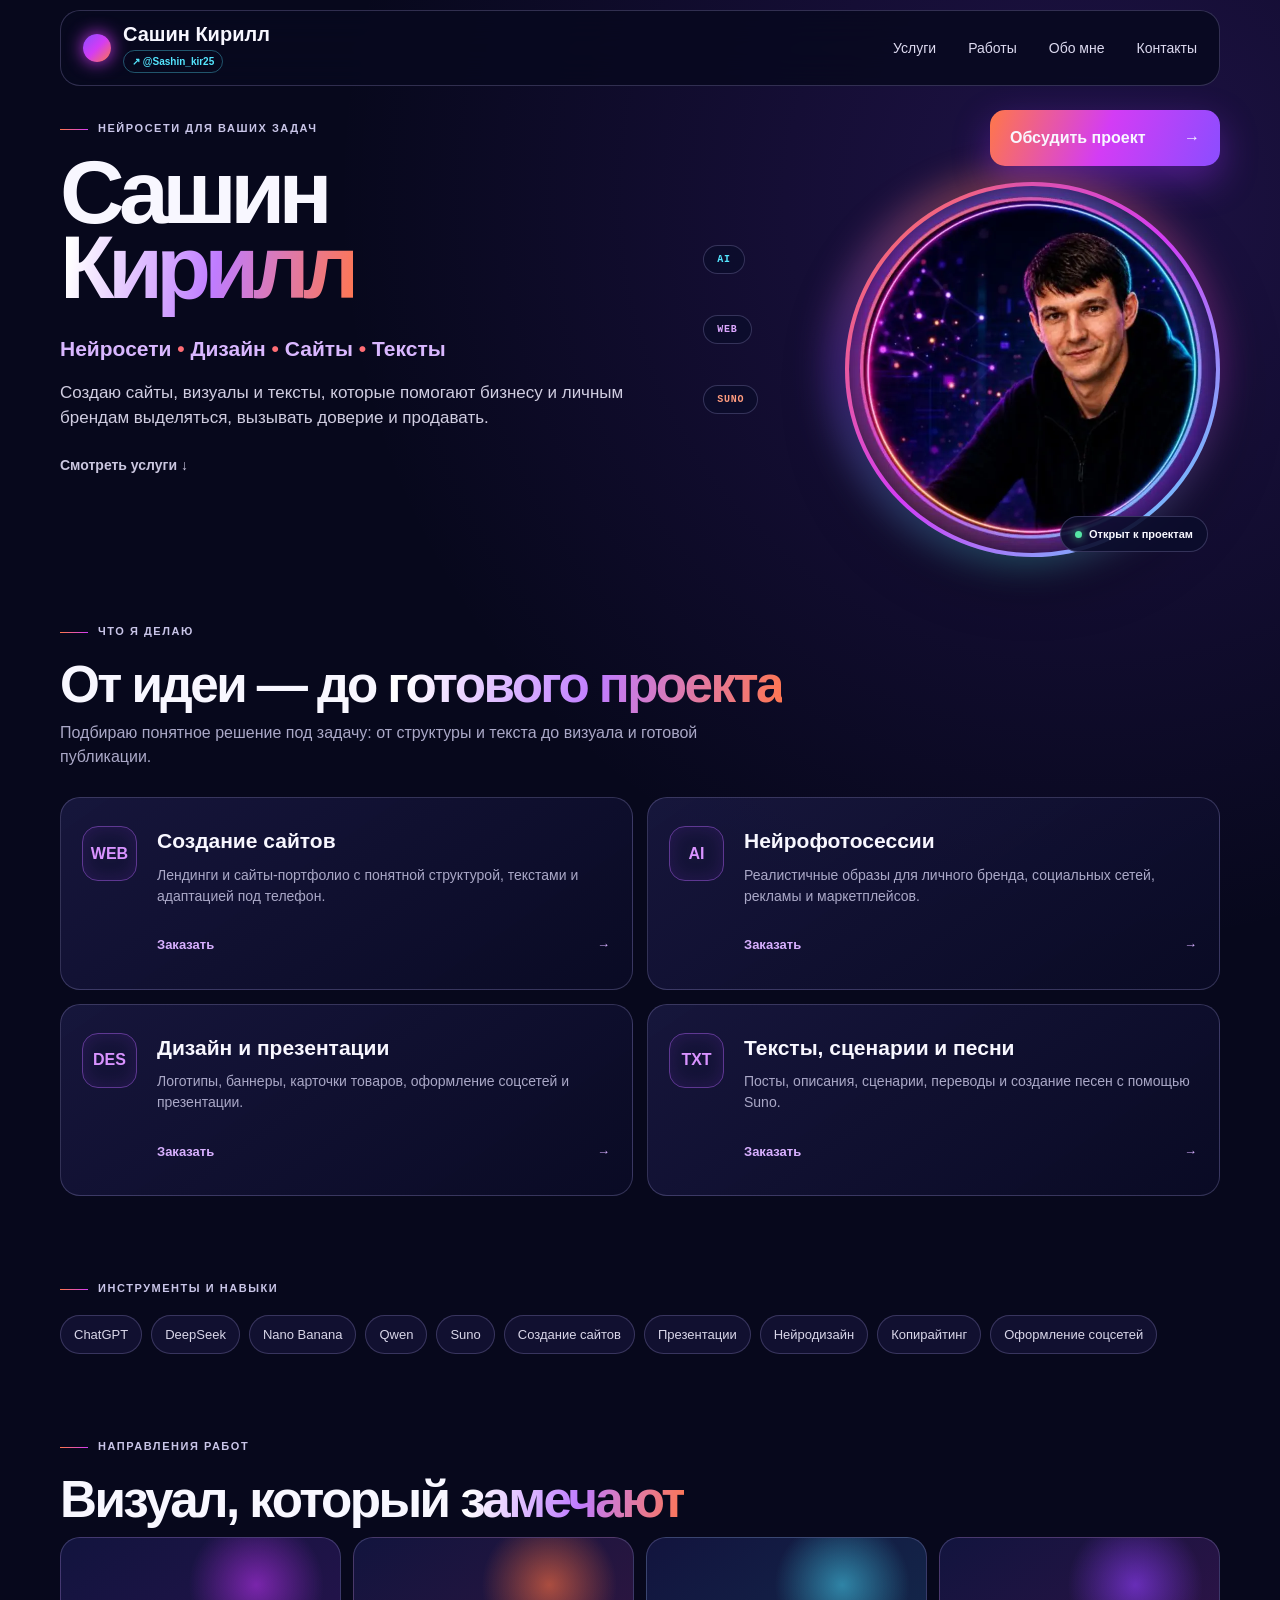
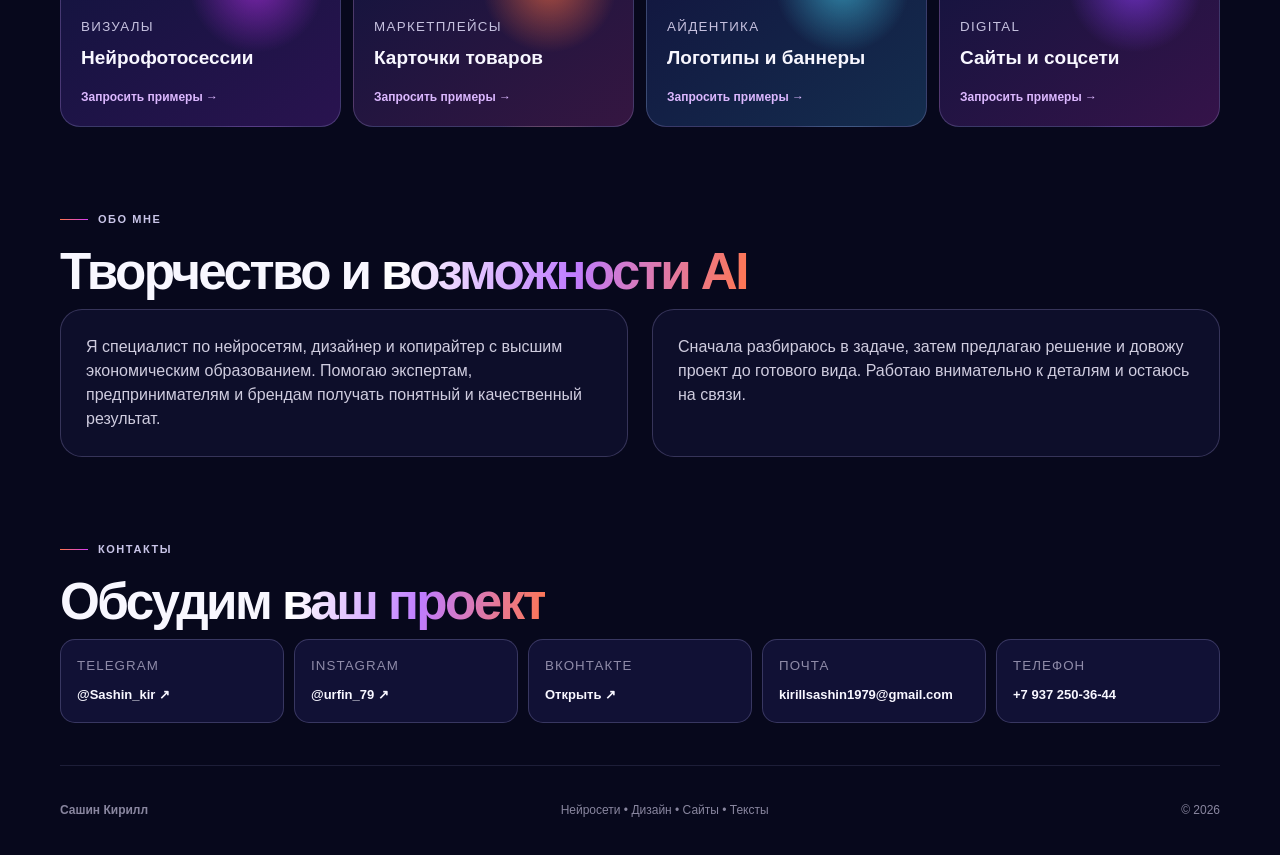
==== commit 6075a6cd: "Restore separate Kirill portfolio with mobile navigation and current Telegram" ====
--- a/kirill/index.html
+++ b/kirill/index.html
@@ -1,34 +1,81 @@
 <!doctype html>
 <html lang="ru">
 <head>
-<meta charset="utf-8"><meta name="viewport" content="width=device-width,initial-scale=1"><meta name="theme-color" content="#08091f">
-<meta name="description" content="Кирилл Сашин создаёт нейрофотосессии, карточки товаров, дизайн, тексты и сайты для экспертов, малого бизнеса и продавцов маркетплейсов.">
-<meta property="og:type" content="website"><meta property="og:locale" content="ru_RU"><meta property="og:title" content="Кирилл Сашин — нейрофотосессии, дизайн, тексты и сайты"><meta property="og:description" content="От идеи до готового результата: визуалы, тексты и сайты для бизнеса и личного бренда."><meta property="og:url" content="https://urfin-79.github.io/maria-bakhareva-portfolio/kirill/"><meta property="og:image" content="https://urfin-79.github.io/maria-bakhareva-portfolio/kirill/kirill-portrait.webp"><link rel="canonical" href="https://urfin-79.github.io/maria-bakhareva-portfolio/kirill/">
-<title>Кирилл Сашин — нейрофотосессии, дизайн, тексты и сайты</title>
-<style>
-:root{--bg:#07081c;--panel:#11132e;--line:rgba(205,199,255,.2);--text:#f8f7ff;--muted:#bbb8cf;--pink:#eb55d8;--orange:#ff865c;--violet:#9d64ff;--cyan:#64e7ff;--green:#62e2a7}*{box-sizing:border-box}html{scroll-behavior:smooth;scroll-padding-top:105px}body{margin:0;background:radial-gradient(circle at 85% 3%,rgba(124,58,237,.22),transparent 28%),var(--bg);color:var(--text);font-family:Inter,system-ui,-apple-system,"Segoe UI",Arial,sans-serif;line-height:1.55}a{color:inherit;text-decoration:none;-webkit-tap-highlight-color:transparent}a:focus-visible,summary:focus-visible{outline:3px solid var(--cyan);outline-offset:4px}.shell{width:min(1160px,calc(100% - 32px));margin:auto}.skip{position:absolute;left:-9999px}.skip:focus{left:16px;top:8px;z-index:100;padding:10px;background:#fff;color:#111}
-header{position:sticky;top:10px;z-index:30;height:76px;margin-top:10px;padding:0 20px;display:flex;align-items:center;justify-content:space-between;border:1px solid var(--line);border-radius:20px;background:rgba(8,9,31,.92);backdrop-filter:blur(18px)}.identity{display:flex;align-items:center;gap:11px}.orb{width:27px;height:27px;border-radius:50%;background:linear-gradient(135deg,var(--violet),var(--pink),var(--orange));box-shadow:0 0 18px var(--pink)}.name{font-size:18px;font-weight:850}.desktop-nav{display:flex;gap:24px;color:#dedbed;font-size:14px}.desktop-nav a:hover{color:var(--cyan)}.header-cta,.btn{min-height:46px;padding:12px 18px;display:inline-flex;align-items:center;justify-content:center;border-radius:13px;font-weight:850}.header-cta,.primary{background:linear-gradient(110deg,var(--orange),var(--pink),var(--violet));box-shadow:0 12px 28px rgba(163,48,255,.28)}.secondary{border:1px solid var(--line);background:rgba(24,23,68,.72)}.mobile-menu{display:none;position:relative}.mobile-menu summary{width:48px;height:48px;display:grid;place-items:center;border:1px solid var(--line);border-radius:13px;background:var(--panel);font-size:23px;cursor:pointer;list-style:none}.mobile-menu summary::-webkit-details-marker{display:none}.mobile-links{position:absolute;right:0;top:57px;width:220px;padding:10px;display:grid;border:1px solid var(--line);border-radius:15px;background:#10122e;box-shadow:0 22px 60px #000}.mobile-links a{padding:12px;border-radius:10px}.mobile-links a:last-child{background:linear-gradient(110deg,var(--orange),var(--pink),var(--violet));font-weight:850}
-.hero{min-height:600px;padding:70px 0 48px;display:grid;grid-template-columns:56% 44%;align-items:center}.eyebrow{margin:0 0 16px;color:#d0cce5;font-size:12px;font-weight:850;letter-spacing:.14em;text-transform:uppercase}.eyebrow:before{content:"";display:inline-block;width:28px;height:2px;margin-right:10px;vertical-align:middle;background:linear-gradient(90deg,var(--orange),var(--pink))}h1{margin:0;font-size:clamp(50px,6.2vw,86px);line-height:.94;letter-spacing:-.065em}.gradient{color:transparent;background:linear-gradient(100deg,#fff 4%,#c48cff 55%,#ff805b);background-clip:text;-webkit-background-clip:text}.roles{margin:24px 0 14px;color:#ddbfff;font-size:20px;font-weight:800}.lead{max-width:670px;margin:0 0 25px;color:#d3d0e2;font-size:18px}.actions{display:flex;flex-wrap:wrap;gap:10px}.note{color:var(--muted);font-size:13px}.hero-visual{position:relative;min-height:430px;display:grid;place-items:center}.glow{position:absolute;width:390px;height:390px;border-radius:50%;background:conic-gradient(var(--orange),var(--pink),var(--cyan),var(--violet),var(--orange));filter:blur(22px);opacity:.45}.portrait{position:relative;width:min(380px,90%);aspect-ratio:1;padding:4px;border-radius:50%;background:linear-gradient(135deg,var(--orange),var(--pink),var(--cyan));box-shadow:0 22px 70px rgba(0,0,0,.35)}.portrait img{width:100%;height:100%;display:block;object-fit:cover;border-radius:50%}.status{position:absolute;right:4%;bottom:14px;padding:10px 14px;border:1px solid var(--line);border-radius:999px;background:rgba(12,13,44,.94);font-size:12px;font-weight:750}.status:before{content:"";display:inline-block;width:8px;height:8px;margin-right:7px;border-radius:50%;background:var(--green);box-shadow:0 0 10px var(--green)}
-section{padding:56px 0}.section-title{max-width:850px;margin:0 0 12px;font-size:clamp(36px,4.6vw,59px);line-height:1.04;letter-spacing:-.05em}.section-intro{max-width:760px;margin:0 0 28px;color:var(--muted);font-size:17px}.grid{display:grid;gap:14px}.services{grid-template-columns:repeat(2,1fr)}.card{border:1px solid var(--line);background:linear-gradient(145deg,rgba(28,27,70,.78),rgba(10,11,38,.88));border-radius:21px}.service{min-height:225px;padding:24px}.tag{color:var(--cyan);font:800 12px ui-monospace,monospace;letter-spacing:.08em}.service h3,.case h3{margin:10px 0 7px;font-size:24px}.service p,.case p{margin:0;color:var(--muted)}.service ul{margin:14px 0 0;padding-left:20px;color:#dedbeb;font-size:14px}.service li+li{margin-top:5px}
-.cases{grid-template-columns:repeat(3,1fr)}.case{min-height:265px;padding:23px;display:flex;flex-direction:column}.case small{color:var(--cyan);font-weight:800;text-transform:uppercase;letter-spacing:.08em}.case p{margin-bottom:20px}.case a{margin-top:auto;font-weight:850;color:#e0baff}.featured{background:radial-gradient(circle at 85% 10%,rgba(255,125,84,.35),transparent 30%),linear-gradient(145deg,#15183e,#2b1549)}.prices{grid-template-columns:repeat(3,1fr)}.price{padding:22px}.price small{color:var(--muted)}.price strong{display:block;margin:7px 0;font-size:27px}.price p{margin:0;color:#d8d5e5;font-size:14px}.steps{grid-template-columns:repeat(5,1fr)}.step{padding:19px}.step b{display:grid;width:36px;height:36px;place-items:center;margin-bottom:12px;border-radius:11px;background:linear-gradient(135deg,var(--violet),var(--pink))}.step p{margin:0;color:#d4d1e1;font-size:14px}.about{grid-template-columns:1fr 1fr}.about-card{padding:26px}.about-card p{margin:0;color:#d3d0df}.about-card p+p{margin-top:12px}.promise{margin-top:14px;display:flex;flex-wrap:wrap;gap:8px}.promise span{padding:8px 11px;border:1px solid var(--line);border-radius:999px;font-size:12px}.faqs{display:grid;gap:9px}.faq{border-radius:15px}.faq summary{min-height:55px;padding:15px 18px;display:flex;align-items:center;justify-content:space-between;font-weight:800;cursor:pointer;list-style:none}.faq summary:after{content:"+";font-size:23px;color:var(--cyan)}.faq[open] summary:after{content:"−"}.faq p{margin:0;padding:0 18px 18px;color:var(--muted)}.contacts{grid-template-columns:repeat(3,1fr)}.contact{min-height:105px;padding:19px;overflow-wrap:anywhere}.contact small{display:block;margin-bottom:8px;color:#9995ae;text-transform:uppercase;letter-spacing:.08em}.primary-contact{background:linear-gradient(135deg,rgba(255,127,80,.35),rgba(166,60,240,.35))}.mobile-bar{display:none}footer{min-height:100px;display:flex;align-items:center;justify-content:space-between;gap:12px;color:#918da6;font-size:12px;border-top:1px solid rgba(191,184,255,.12)}
-@media(max-width:950px){.desktop-nav,.header-cta{display:none}.mobile-menu{display:block}.hero{grid-template-columns:1fr;padding-top:48px}.hero-copy{text-align:center}.lead,.section-title,.section-intro{margin-left:auto;margin-right:auto}.actions{justify-content:center}.hero-visual{width:min(100%,470px);margin:auto}.cases,.prices{grid-template-columns:1fr 1fr}.steps{grid-template-columns:repeat(3,1fr)}.contacts{grid-template-columns:repeat(2,1fr)}}@media(max-width:620px){.shell{width:calc(100% - 22px)}header{height:68px;padding:0 12px;border-radius:16px}.name{font-size:16px}.hero{min-height:auto;padding:38px 0 30px}.eyebrow{font-size:10px}h1{font-size:52px}.roles{font-size:17px}.lead{font-size:16px}.actions{display:grid}.actions a{width:100%}.hero-visual{min-height:330px}.glow{width:275px;height:275px}.portrait{width:275px}.status{right:50%;bottom:4px;transform:translateX(50%);white-space:nowrap}.services,.cases,.prices,.steps,.about,.contacts{grid-template-columns:1fr}section{padding:40px 0}.section-title{font-size:38px}.section-intro{font-size:15px}.service{min-height:0}.mobile-bar{position:fixed;z-index:40;left:11px;right:11px;bottom:9px;min-height:54px;padding:13px 16px;display:flex;align-items:center;justify-content:center;border-radius:15px;background:linear-gradient(110deg,var(--orange),var(--pink),var(--violet));box-shadow:0 14px 40px #000;font-weight:900}footer{padding-bottom:78px;flex-direction:column;justify-content:center;text-align:center}}
-</style>
+  <meta charset="utf-8">
+  <meta name="viewport" content="width=device-width,initial-scale=1">
+  <meta name="description" content="Сашин Кирилл — создание сайтов, дизайн, нейрофотосессии, презентации, тексты и песни с помощью нейросетей.">
+  <link rel="canonical" href="https://urfin-79.github.io/">
+  <title>Сашин Кирилл — нейросети, дизайн и сайты</title>
+  <style>
+    :root{--bg:#07081c;--panel:#111330;--line:rgba(196,187,255,.22);--text:#f8f7ff;--muted:#aaa8c7;--violet:#8b4dff;--pink:#d33cf5;--orange:#ff7749;--cyan:#55e6ff}
+    *{box-sizing:border-box}html{scroll-behavior:smooth}body{margin:0;background:radial-gradient(circle at 85% 8%,rgba(124,58,237,.2),transparent 30%),var(--bg);color:var(--text);font-family:Inter,Arial,sans-serif;line-height:1.5}a{color:inherit;text-decoration:none}.shell{width:min(1160px,calc(100% - 32px));margin:auto}
+    header{position:sticky;top:10px;z-index:20;margin-top:10px;height:76px;padding:0 22px;display:flex;align-items:center;justify-content:space-between;border:1px solid var(--line);border-radius:20px;background:rgba(8,9,31,.86);backdrop-filter:blur(18px)}
+    .identity{display:flex;align-items:center;gap:12px}.orb{width:28px;height:28px;border-radius:50%;background:linear-gradient(135deg,var(--violet),var(--pink),var(--orange));box-shadow:0 0 18px var(--pink)}.name{font-size:20px;font-weight:800;line-height:1}.tg-mini{display:inline-block;margin-top:6px;padding:3px 8px;border:1px solid rgba(85,230,255,.35);border-radius:999px;color:var(--cyan);font-size:10px;font-weight:700}
+    nav{display:flex;gap:32px;color:#dddaf0;font-size:14px}nav a:hover{color:var(--cyan)}
+    .hero{min-height:505px;padding:34px 0 24px;display:grid;grid-template-columns:52% 48%;align-items:start}.hero-copy{padding:10px 0}.eyebrow{margin:0 0 18px;color:#c9c5e8;font-size:11px;font-weight:800;letter-spacing:.14em;text-transform:uppercase}.eyebrow:before{content:"";display:inline-block;width:28px;height:1px;margin-right:10px;vertical-align:middle;background:linear-gradient(90deg,var(--orange),var(--pink))}
+    h1{margin:0;font-size:clamp(68px,7vw,100px);line-height:.84;letter-spacing:-.075em}h1 span,.gradient{color:transparent;background:linear-gradient(100deg,#fff 5%,#bf7cff 53%,#ff7650);background-clip:text;-webkit-background-clip:text}.roles{margin:28px 0 15px;color:#d9b7ff;font-size:21px;font-weight:800}.roles i{color:#ff6d75;font-style:normal}.lead{max-width:570px;margin:0 0 22px;color:#d0cde1;font-size:17px}.text-link{color:#cac6df;font-size:14px;font-weight:700}
+    .hero-visual{position:relative;min-height:440px;display:flex;justify-content:flex-end;padding-top:72px}.portrait-glow{position:absolute;right:0;top:62px;width:390px;height:390px;border-radius:50%;background:conic-gradient(var(--orange),var(--pink),var(--cyan),var(--violet),var(--orange));filter:blur(18px);opacity:.48}.portrait{position:relative;z-index:2;width:375px;height:375px;border-radius:50%;padding:4px;background:linear-gradient(135deg,var(--orange),var(--pink),var(--cyan));box-shadow:0 20px 60px rgba(0,0,0,.4)}.portrait img{width:100%;height:100%;object-fit:cover;border-radius:50%;display:block}.top-cta{position:absolute;z-index:5;right:0;top:0;min-width:230px;padding:16px 20px;display:flex;justify-content:space-between;border-radius:15px;background:linear-gradient(110deg,var(--orange),var(--pink),var(--violet));font-weight:800;box-shadow:0 14px 36px rgba(163,48,255,.38)}.top-cta:hover{transform:translateY(-2px)}
+    .chip{position:absolute;z-index:4;left:40px;padding:8px 13px;border:1px solid var(--line);border-radius:999px;background:rgba(12,13,44,.86);font:800 10px monospace;letter-spacing:.08em}.chip.ai{top:135px;color:var(--cyan)}.chip.web{top:205px;color:#dca7ff}.chip.suno{top:275px;color:#ff9b7e}.status{position:absolute;z-index:5;right:12px;bottom:5px;padding:9px 14px;border:1px solid var(--line);border-radius:999px;background:rgba(12,13,44,.9);font-size:11px;font-weight:700}.status:before{content:"";display:inline-block;width:7px;height:7px;margin-right:7px;border-radius:50%;background:#56e7a6;box-shadow:0 0 10px #56e7a6}
+    section{padding:42px 0}.section-title{margin:0 0 10px;font-size:clamp(36px,4vw,56px);line-height:1.05;letter-spacing:-.05em}.section-intro{max-width:650px;margin:0 0 28px;color:var(--muted)}
+    .services{display:grid;grid-template-columns:repeat(2,1fr);gap:14px}.service{position:relative;min-height:190px;padding:22px 22px 52px 96px;border:1px solid var(--line);border-radius:20px;background:linear-gradient(145deg,rgba(28,27,70,.75),rgba(10,11,38,.85))}.icon{position:absolute;left:21px;top:28px;width:55px;height:55px;display:grid;place-items:center;border:1px solid rgba(185,100,255,.45);border-radius:16px;color:#d993ff;font-weight:900;box-shadow:inset 0 0 18px rgba(169,65,255,.14)}.service h3{margin:5px 0 8px;font-size:21px}.service p{margin:0;color:var(--muted);font-size:14px}.service a{position:absolute;left:96px;right:22px;bottom:17px;color:#d8b0ff;font-size:13px;font-weight:800;display:flex;justify-content:space-between}
+    .tools{display:flex;flex-wrap:wrap;gap:9px}.tools span{padding:9px 13px;border:1px solid var(--line);border-radius:999px;background:rgba(31,26,72,.48);color:#d9d6e9;font-size:13px}
+    .works{display:grid;grid-template-columns:repeat(4,1fr);gap:12px}.work{min-height:190px;padding:20px;display:flex;flex-direction:column;justify-content:flex-end;border:1px solid var(--line);border-radius:20px;background:radial-gradient(circle at 70% 25%,rgba(197,52,255,.55),transparent 28%),linear-gradient(145deg,#12143e,#29134f)}.work:nth-child(2){background:radial-gradient(circle at 70% 25%,rgba(255,112,64,.62),transparent 28%),linear-gradient(145deg,#12143e,#351641)}.work:nth-child(3){background:radial-gradient(circle at 70% 25%,rgba(73,224,255,.52),transparent 28%),linear-gradient(145deg,#12143e,#142d4e)}.work:nth-child(4){background:radial-gradient(circle at 70% 25%,rgba(146,61,255,.62),transparent 28%),linear-gradient(145deg,#12143e,#351349)}.work small{color:#c6c1df;text-transform:uppercase;letter-spacing:.1em}.work strong{margin:7px 0;font-size:19px}.work b{color:#dcb8ff;font-size:12px}
+    .about{display:grid;grid-template-columns:1fr 1fr;gap:24px}.about-card{padding:25px;border:1px solid var(--line);border-radius:22px;background:rgba(18,18,53,.62)}.about-card p{margin:0;color:#cfccdf}.contacts{display:grid;grid-template-columns:repeat(5,1fr);gap:10px}.contact{padding:16px;border:1px solid var(--line);border-radius:15px;background:rgba(24,23,68,.65);overflow-wrap:anywhere}.contact small{display:block;margin-bottom:6px;color:#8f8ba8;text-transform:uppercase;letter-spacing:.08em}.contact b{font-size:13px}
+    footer{min-height:90px;display:flex;align-items:center;justify-content:space-between;color:#89869f;font-size:12px;border-top:1px solid rgba(191,184,255,.12)}
+    @media(max-width:900px){nav{display:none}.hero{grid-template-columns:1fr;padding-top:30px}.hero-visual{width:min(100%,430px);margin:auto}.services{grid-template-columns:1fr}.works{grid-template-columns:repeat(2,1fr)}.contacts{grid-template-columns:repeat(2,1fr)}}
+    @media(max-width:560px){.shell{width:calc(100% - 22px)}header{height:70px;padding:0 12px}.name{font-size:16px}.hero{padding-top:24px}.hero-copy{padding:0}h1{font-size:68px}.roles{font-size:17px}.hero-visual{min-height:350px;padding-top:66px}.portrait-glow{width:280px;height:280px;right:calc(50% - 140px)}.portrait{width:268px;height:268px;margin:auto}.top-cta{right:50%;transform:translateX(50%);min-width:210px;padding:14px 17px}.chip{display:none}.status{right:calc(50% - 125px);bottom:8px}.services,.works,.about,.contacts{grid-template-columns:1fr}.service{padding-left:88px}.service a{left:88px}section{padding:32px 0}.contacts{gap:8px}footer{flex-direction:column;justify-content:center;gap:6px;text-align:center}}
+  
+    /* Local restoration fixes: navigation, touch targets and narrow screens. */
+    html{scroll-padding-top:110px}
+    a:focus-visible,summary:focus-visible{outline:3px solid var(--cyan);outline-offset:4px}
+    .hero-copy,.hero-visual,.about-card{min-width:0}
+    .service{padding-bottom:22px}
+    .service a{position:static;margin-top:16px;min-height:44px;align-items:center;gap:12px}
+    .work b{margin-top:8px}
+    .mobile-menu{display:none;position:relative}
+    .mobile-menu summary{width:44px;height:44px;display:grid;place-items:center;cursor:pointer;list-style:none;border:1px solid var(--line);border-radius:12px;background:var(--panel);font-size:23px}
+    .mobile-menu summary::-webkit-details-marker{display:none}
+    .mobile-menu nav{position:absolute;right:0;top:52px;width:min(260px,calc(100vw - 46px));display:grid;gap:4px;padding:10px;border:1px solid var(--line);border-radius:15px;background:#111330;box-shadow:0 15px 45px rgba(0,0,0,.5)}
+    .mobile-menu nav a{display:flex;align-items:center;min-height:44px;padding:10px;border-radius:9px}
+    .mobile-menu nav a:hover{background:rgba(139,77,255,.18)}
+    @media(max-width:900px){.mobile-menu{display:block}.tg-mini{font-size:12px;min-height:32px;padding:6px 8px}header{height:auto;min-height:76px;padding-top:8px;padding-bottom:8px}}
+    @media(max-width:560px){header{min-height:78px}.identity{gap:8px}.top-cta:hover{transform:translateX(50%)}.service a{left:auto}.portrait{max-width:100%;height:auto;aspect-ratio:1}}
+    @media(prefers-reduced-motion:reduce){html{scroll-behavior:auto}}
+  </style>
 </head>
 <body>
-<a class="skip" href="#content">Перейти к содержанию</a>
-<header class="shell"><a class="identity" href="#top" aria-label="На начало страницы"><span class="orb"></span><span class="name">Кирилл Сашин</span></a><nav class="desktop-nav" aria-label="Основное меню"><a href="#services">Услуги</a><a href="#works">Работы</a><a href="#prices">Цены</a><a href="#process">Как работаю</a><a href="#contacts">Контакты</a></nav><a class="header-cta" href="https://t.me/Sashin_kir25">Обсудить проект →</a><details class="mobile-menu"><summary aria-label="Открыть меню">☰</summary><nav class="mobile-links"><a href="#services">Услуги</a><a href="#works">Работы</a><a href="#prices">Цены</a><a href="#process">Как работаю</a><a href="#contacts">Контакты</a><a href="https://t.me/Sashin_kir25">Написать в Telegram</a></nav></details></header>
-<main id="content">
-<div class="hero shell" id="top"><div class="hero-copy"><p class="eyebrow">Удалённо · для бизнеса и личного бренда</p><h1>Кирилл <span class="gradient">Сашин</span></h1><p class="roles">Нейрофотосессии • Дизайн • Тексты • Сайты</p><p class="lead">Создаю нейрофотосессии, карточки товаров, рекламные материалы, тексты и сайты для экспертов, малого бизнеса и продавцов маркетплейсов. Беру задачу от идеи до готового результата.</p><div class="actions"><a class="btn primary" href="https://t.me/Sashin_kir25">Получить расчёт проекта →</a><a class="btn secondary" href="#works">Посмотреть работы ↓</a></div><p class="note">Сначала уточню задачу и назову стоимость. Оплата только после согласования условий.</p></div><div class="hero-visual"><div class="glow"></div><div class="portrait"><img src="kirill-portrait.webp" width="720" height="720" alt="Кирилл Сашин — AI-креатор, дизайнер, копирайтер и создатель сайтов"></div><span class="status">Открыт к новым проектам</span></div></div>
-<section class="shell" id="services"><p class="eyebrow">Услуги</p><h2 class="section-title">От идеи — до <span class="gradient">готового результата</span></h2><p class="section-intro">Подберу понятное решение под вашу задачу. Если не уверены, что услуга вам подходит, сначала бесплатно уточню объём работы.</p><div class="grid services">
-<article class="card service"><span class="tag">AI PHOTO</span><h3>Нейрофотосессии</h3><p>Реалистичные образы с сохранением внешности для личного бренда, соцсетей, подарков и рекламы.</p><ul><li>подбор образа, одежды и локации;</li><li>контроль лица, рук и анатомии;</li><li>без случайных надписей и татуировок.</li></ul></article>
-<article class="card service"><span class="tag">DESIGN</span><h3>Дизайн и маркетплейсы</h3><p>Карточки Ozon и Wildberries, баннеры, логотипы, презентации и оформление социальных сетей.</p><ul><li>понятная визуальная иерархия;</li><li>адаптация под площадку;</li><li>готовые файлы нужного размера.</li></ul></article>
-<article class="card service"><span class="tag">WEB</span><h3>Создание сайтов</h3><p>Лендинги и портфолио с текстами, кнопками, контактами и полноценной мобильной версией.</p><ul><li>структура и дизайн;</li><li>адаптация под телефон;</li><li>публикация и доступ без VPN.</li></ul></article>
-<article class="card service"><span class="tag">TEXT</span><h3>Тексты и сценарии</h3><p>Посты, описания услуг и товаров, сценарии, переводы и тексты для презентаций.</p><ul><li>под ваш стиль и аудиторию;</li><li>без сложных канцелярских фраз;</li><li>редактура до готового варианта.</li></ul></article></div></section>
-<section class="shell" id="works"><p class="eyebrow">Примеры и направления</p><h2 class="section-title">Работы, которые можно <span class="gradient">проверить</span></h2><p class="section-intro">Не показываю выдуманные отзывы и результаты. Ниже — реальный опубликованный проект и переход к подборке визуальных работ.</p><div class="grid cases"><article class="card case featured"><small>Опубликованный сайт</small><h3>Портфолио Марии Бахаревой</h3><p>Структура, текст, дизайн, мобильная адаптация, кнопки контактов и публикация профессионального сайта.</p><a href="https://urfin-79.github.io/maria-bakhareva-portfolio/">Открыть сайт ↗</a></article><article class="card case"><small>Визуал</small><h3>Нейрофотосессии и дизайн</h3><p>Образы, рекламные визуалы, баннеры, оформление и другие примеры собраны в Telegram.</p><a href="https://t.me/Sashin_kir25">Смотреть подборку ↗</a></article><article class="card case"><small>Индивидуальная задача</small><h3>Нужен похожий проект?</h3><p>Пришлите пример или коротко опишите задачу. Я предложу формат работы и заранее назову стоимость.</p><a href="https://t.me/Sashin_kir25">Обсудить задачу →</a></article></div></section>
-<section class="shell" id="prices"><p class="eyebrow">Стоимость</p><h2 class="section-title">Понятный ориентир <span class="gradient">до начала работы</span></h2><p class="section-intro">Подтверждённые цены на карточки и баннеры. Другие услуги рассчитываю после уточнения объёма — без скрытых доплат.</p><div class="grid prices"><article class="card price"><small>Карточка товара</small><strong>от 700 ₽</strong><p>Одна карточка для Ozon или Wildberries.</p></article><article class="card price"><small>Комплекты карточек</small><strong>от 3 000 ₽</strong><p>5 карточек — от 3 000 ₽; 7 — от 4 000 ₽; 10 — от 5 500 ₽.</p></article><article class="card price"><small>Баннеры</small><strong>от 1 000 ₽</strong><p>Один баннер — от 1 000 ₽; комплект из трёх — от 2 500 ₽.</p></article></div><p class="note">Нейрофотосессии, тексты, презентации и сайты оцениваются индивидуально: цена зависит от количества материалов, сложности и сроков.</p></section>
-<section class="shell" id="process"><p class="eyebrow">Как проходит работа</p><h2 class="section-title">Пять понятных <span class="gradient">шагов</span></h2><div class="grid steps"><article class="card step"><b>1</b><p>Вы присылаете задачу и примеры.</p></article><article class="card step"><b>2</b><p>Я уточняю детали, срок и стоимость.</p></article><article class="card step"><b>3</b><p>Согласовываем направление и начинаем.</p></article><article class="card step"><b>4</b><p>Вы получаете вариант на проверку.</p></article><article class="card step"><b>5</b><p>Вношу согласованные правки и передаю файлы.</p></article></div></section>
-<section class="shell" id="about"><p class="eyebrow">Обо мне</p><h2 class="section-title">Внимание к задаче, <span class="gradient">не только к инструменту</span></h2><div class="grid about"><div class="card about-card"><p>Я AI-креатор, дизайнер и копирайтер с высшим экономическим образованием. Помогаю экспертам, предпринимателям и брендам получать понятный и качественный результат.</p><p>Работаю удалённо: обсудить задачу, согласовать материалы и получить готовые файлы можно полностью онлайн.</p></div><div class="card about-card"><p>Использую нейросети там, где они улучшают качество и ускоряют работу, но финальный результат всегда проверяю вручную.</p><div class="promise"><span>Понятная стоимость</span><span>Связь онлайн</span><span>Мобильная адаптация</span><span>Проверка деталей</span></div></div></div></section>
-<section class="shell"><p class="eyebrow">Частые вопросы</p><h2 class="section-title">Перед <span class="gradient">заказом</span></h2><div class="faqs"><details class="card faq"><summary>Что нужно прислать для расчёта?</summary><p>Коротко опишите задачу, укажите желаемый срок и приложите примеры. Если технического задания нет, я помогу сформулировать вопросы.</p></details><details class="card faq"><summary>Можно ли всё сделать дистанционно?</summary><p>Да. Обсуждение, согласование, передача материалов и готовых файлов проходят онлайн.</p></details><details class="card faq"><summary>Когда станет известна точная цена?</summary><p>До начала работы. Сначала я уточню объём и сложность, после чего сообщу стоимость и срок.</p></details><details class="card faq"><summary>Можно ли внести исправления?</summary><p>Да. Количество и состав правок согласуем до начала работы, чтобы условия были понятны обеим сторонам.</p></details></div></section>
-<section class="shell" id="contacts"><p class="eyebrow">Контакты</p><h2 class="section-title">Обсудим <span class="gradient">ваш проект</span></h2><p class="section-intro">Самый быстрый способ связи — Telegram. Можно написать одним сообщением: что нужно, для кого и к какому сроку.</p><div class="grid contacts"><a class="card contact primary-contact" href="https://t.me/Sashin_kir25"><small>Telegram · основной</small><b>@Sashin_kir25 ↗</b></a><a class="card contact" href="mailto:kirillsashin1979@gmail.com"><small>Электронная почта</small><b>kirillsashin1979@gmail.com</b></a><a class="card contact" href="tel:+79372503644"><small>Телефон</small><b>+7 937 250-36-44</b></a><a class="card contact" href="https://vk.ru/id331188670"><small>ВКонтакте</small><b>Открыть профиль ↗</b></a><a class="card contact" href="https://www.instagram.com/urfin_79"><small>Instagram</small><b>@urfin_79 ↗</b></a><a class="card contact" href="https://t.me/Sashin_Kir01"><small>Telegram · резервный</small><b>@Sashin_Kir01 ↗</b></a></div><p class="note">Instagram может быть недоступен в отдельных регионах; Telegram, VK, почта и телефон оставлены как основные варианты связи.</p></section>
-</main><a class="mobile-bar" href="https://t.me/Sashin_kir25">Написать в Telegram →</a><footer class="shell"><b>Кирилл Сашин</b><span>Нейрофотосессии • Дизайн • Тексты • Сайты</span><span>© 2026</span></footer>
-</body></html>
+  <header class="shell">
+    <div class="identity"><span class="orb"></span><div><div class="name">Сашин Кирилл</div><a class="tg-mini" href="https://t.me/Sashin_kir25">↗ @Sashin_kir25</a></div></div>
+    <nav aria-label="Основное меню"><a href="#services">Услуги</a><a href="#works">Работы</a><a href="#about">Обо мне</a><a href="#contacts">Контакты</a></nav>
+    <details class="mobile-menu">
+      <summary aria-label="Меню разделов">☰</summary>
+      <nav aria-label="Мобильное меню">
+        <a href="#services">Услуги</a><a href="#works">Работы</a><a href="#about">Обо мне</a><a href="#contacts">Контакты</a>
+        <a href="https://t.me/Sashin_kir25">Написать в Telegram →</a>
+      </nav>
+    </details>
+  </header>
+  <main>
+    <div class="hero shell">
+      <div class="hero-copy"><p class="eyebrow">Нейросети для ваших задач</p><h1>Сашин<br><span>Кирилл</span></h1><p class="roles">Нейросети <i>•</i> Дизайн <i>•</i> Сайты <i>•</i> Тексты</p><p class="lead">Создаю сайты, визуалы и тексты, которые помогают бизнесу и личным брендам выделяться, вызывать доверие и продавать.</p><a class="text-link" href="#services">Смотреть услуги ↓</a></div>
+      <div class="hero-visual"><a class="top-cta" href="https://t.me/Sashin_kir25">Обсудить проект <span>→</span></a><div class="portrait-glow"></div><a class="portrait" href="https://t.me/Sashin_kir25"><img src="[data-uri]" alt="Портрет Сашина Кирилла"></a><span class="chip ai">AI</span><span class="chip web">WEB</span><span class="chip suno">SUNO</span><span class="status">Открыт к проектам</span></div>
+    </div>
+    <section class="shell" id="services"><p class="eyebrow">Что я делаю</p><h2 class="section-title">От идеи — до <span class="gradient">готового проекта</span></h2><p class="section-intro">Подбираю понятное решение под задачу: от структуры и текста до визуала и готовой публикации.</p><div class="services">
+      <article class="service"><span class="icon">WEB</span><h3>Создание сайтов</h3><p>Лендинги и сайты-портфолио с понятной структурой, текстами и адаптацией под телефон.</p><a href="https://t.me/Sashin_kir25">Заказать <span>→</span></a></article>
+      <article class="service"><span class="icon">AI</span><h3>Нейрофотосессии</h3><p>Реалистичные образы для личного бренда, социальных сетей, рекламы и маркетплейсов.</p><a href="https://t.me/Sashin_kir25">Заказать <span>→</span></a></article>
+      <article class="service"><span class="icon">DES</span><h3>Дизайн и презентации</h3><p>Логотипы, баннеры, карточки товаров, оформление соцсетей и презентации.</p><a href="https://t.me/Sashin_kir25">Заказать <span>→</span></a></article>
+      <article class="service"><span class="icon">TXT</span><h3>Тексты, сценарии и песни</h3><p>Посты, описания, сценарии, переводы и создание песен с помощью Suno.</p><a href="https://t.me/Sashin_kir25">Заказать <span>→</span></a></article>
+    </div></section>
+    <section class="shell"><p class="eyebrow">Инструменты и навыки</p><div class="tools"><span>ChatGPT</span><span>DeepSeek</span><span>Nano Banana</span><span>Qwen</span><span>Suno</span><span>Создание сайтов</span><span>Презентации</span><span>Нейродизайн</span><span>Копирайтинг</span><span>Оформление соцсетей</span></div></section>
+    <section class="shell" id="works"><p class="eyebrow">Направления работ</p><h2 class="section-title">Визуал, который <span class="gradient">замечают</span></h2><div class="works"><a class="work" href="https://t.me/Sashin_kir25"><small>Визуалы</small><strong>Нейрофотосессии</strong><b>Запросить примеры →</b></a><a class="work" href="https://t.me/Sashin_kir25"><small>Маркетплейсы</small><strong>Карточки товаров</strong><b>Запросить примеры →</b></a><a class="work" href="https://t.me/Sashin_kir25"><small>Айдентика</small><strong>Логотипы и баннеры</strong><b>Запросить примеры →</b></a><a class="work" href="https://t.me/Sashin_kir25"><small>Digital</small><strong>Сайты и соцсети</strong><b>Запросить примеры →</b></a></div></section>
+    <section class="shell" id="about"><p class="eyebrow">Обо мне</p><h2 class="section-title">Творчество и <span class="gradient">возможности AI</span></h2><div class="about"><div class="about-card"><p>Я специалист по нейросетям, дизайнер и копирайтер с высшим экономическим образованием. Помогаю экспертам, предпринимателям и брендам получать понятный и качественный результат.</p></div><div class="about-card"><p>Сначала разбираюсь в задаче, затем предлагаю решение и довожу проект до готового вида. Работаю внимательно к деталям и остаюсь на связи.</p></div></div></section>
+    <section class="shell" id="contacts"><p class="eyebrow">Контакты</p><h2 class="section-title">Обсудим <span class="gradient">ваш проект</span></h2><div class="contacts"><a class="contact" href="https://t.me/Sashin_kir25"><small>Telegram</small><b>@Sashin_kir ↗</b></a><a class="contact" href="https://www.instagram.com/urfin_79"><small>Instagram</small><b>@urfin_79 ↗</b></a><a class="contact" href="https://vk.ru/id331188670"><small>ВКонтакте</small><b>Открыть ↗</b></a><a class="contact" href="mailto:kirillsashin1979@gmail.com"><small>Почта</small><b>kirillsashin1979@gmail.com</b></a><a class="contact" href="tel:+79372503644"><small>Телефон</small><b>+7 937 250-36-44</b></a></div></section>
+  </main>
+  <footer class="shell"><b>Сашин Кирилл</b><span>Нейросети • Дизайн • Сайты • Тексты</span><span>© 2026</span></footer>
+<script>
+    document.querySelectorAll('.mobile-menu a').forEach(function(link){
+      link.addEventListener('click',function(){link.closest('details').open=false;});
+    });
+  </script>
+</body>
+</html>
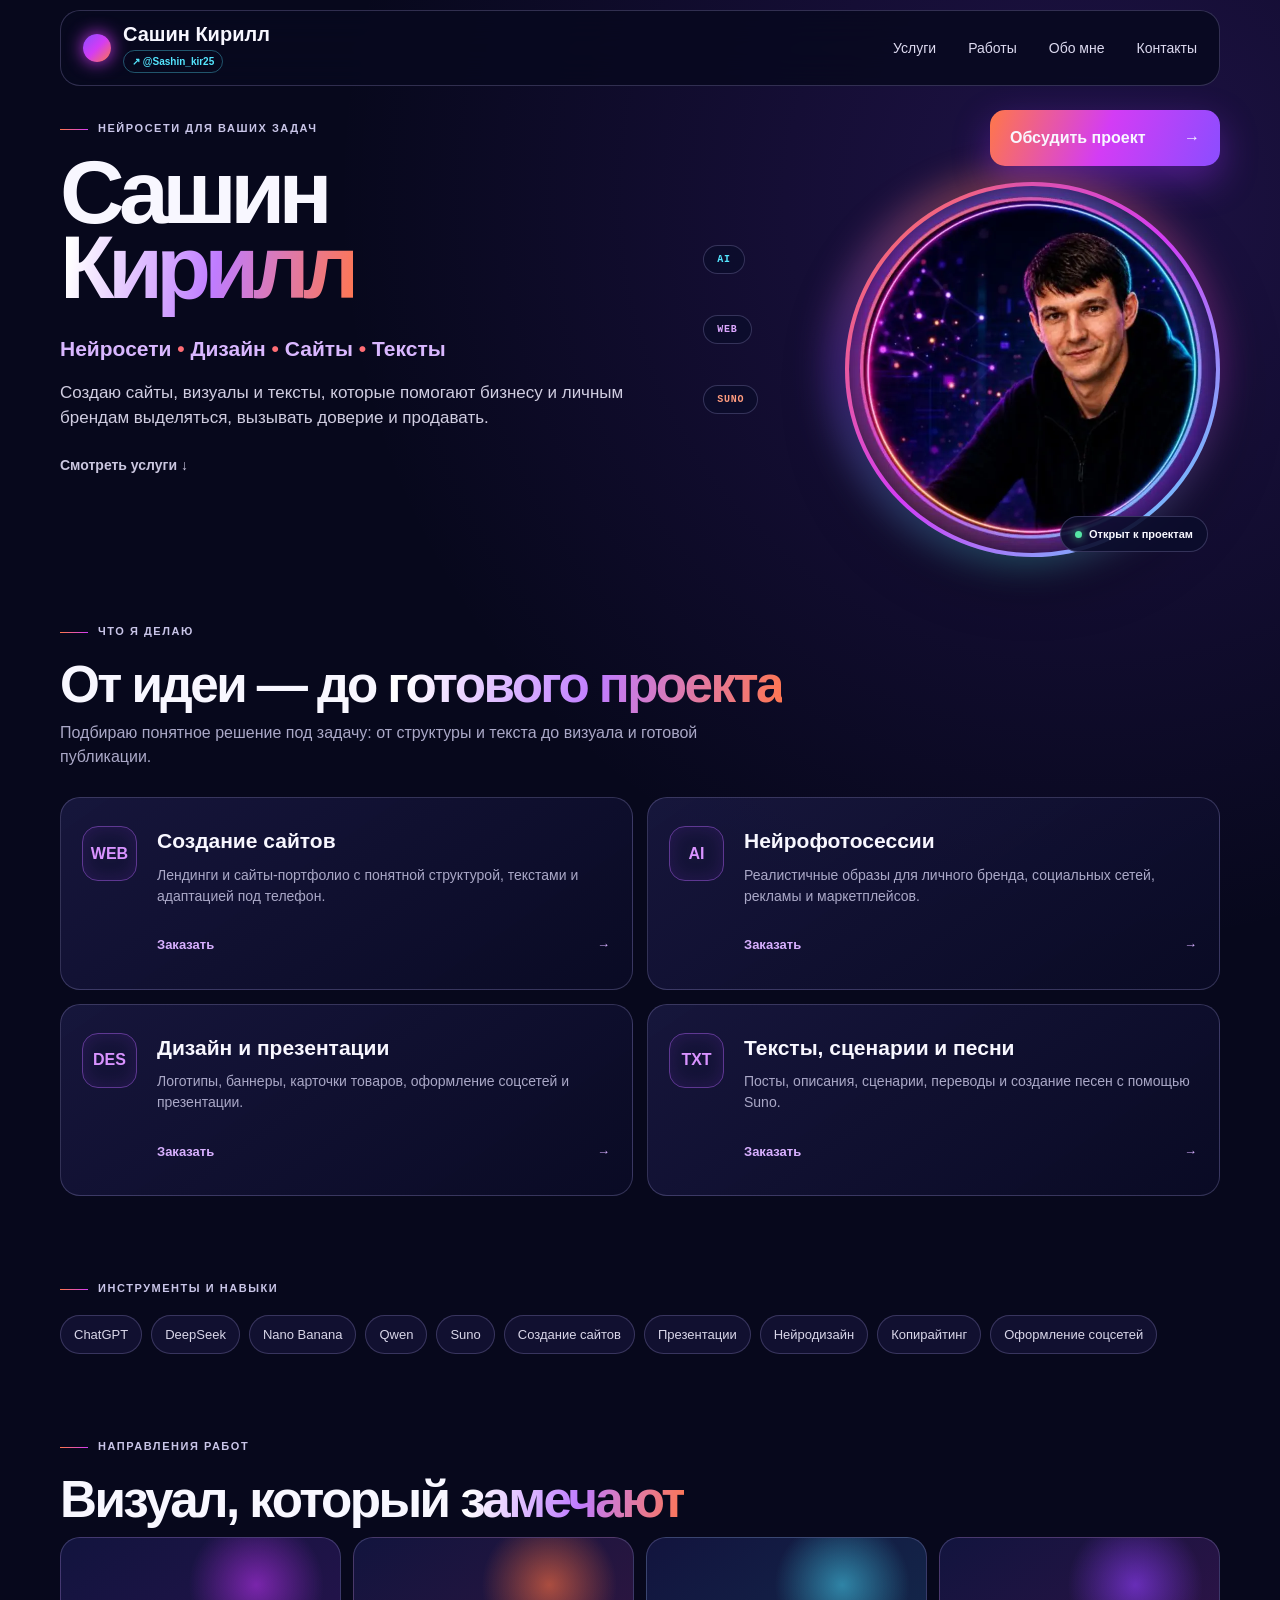
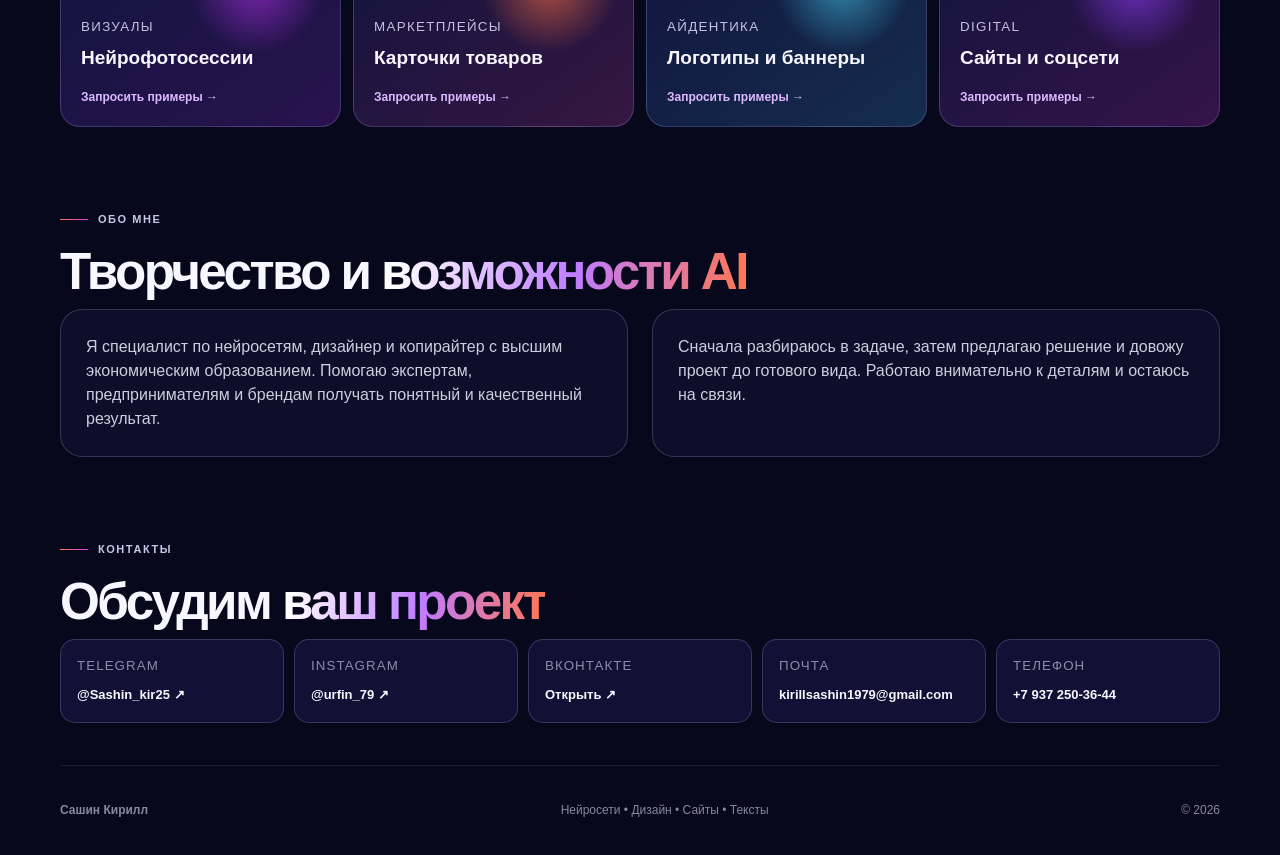
==== commit 0f97ed08: "Align Telegram contact label with current username" ====
--- a/kirill/index.html
+++ b/kirill/index.html
@@ -69,7 +69,7 @@
     <section class="shell"><p class="eyebrow">Инструменты и навыки</p><div class="tools"><span>ChatGPT</span><span>DeepSeek</span><span>Nano Banana</span><span>Qwen</span><span>Suno</span><span>Создание сайтов</span><span>Презентации</span><span>Нейродизайн</span><span>Копирайтинг</span><span>Оформление соцсетей</span></div></section>
     <section class="shell" id="works"><p class="eyebrow">Направления работ</p><h2 class="section-title">Визуал, который <span class="gradient">замечают</span></h2><div class="works"><a class="work" href="https://t.me/Sashin_kir25"><small>Визуалы</small><strong>Нейрофотосессии</strong><b>Запросить примеры →</b></a><a class="work" href="https://t.me/Sashin_kir25"><small>Маркетплейсы</small><strong>Карточки товаров</strong><b>Запросить примеры →</b></a><a class="work" href="https://t.me/Sashin_kir25"><small>Айдентика</small><strong>Логотипы и баннеры</strong><b>Запросить примеры →</b></a><a class="work" href="https://t.me/Sashin_kir25"><small>Digital</small><strong>Сайты и соцсети</strong><b>Запросить примеры →</b></a></div></section>
     <section class="shell" id="about"><p class="eyebrow">Обо мне</p><h2 class="section-title">Творчество и <span class="gradient">возможности AI</span></h2><div class="about"><div class="about-card"><p>Я специалист по нейросетям, дизайнер и копирайтер с высшим экономическим образованием. Помогаю экспертам, предпринимателям и брендам получать понятный и качественный результат.</p></div><div class="about-card"><p>Сначала разбираюсь в задаче, затем предлагаю решение и довожу проект до готового вида. Работаю внимательно к деталям и остаюсь на связи.</p></div></div></section>
-    <section class="shell" id="contacts"><p class="eyebrow">Контакты</p><h2 class="section-title">Обсудим <span class="gradient">ваш проект</span></h2><div class="contacts"><a class="contact" href="https://t.me/Sashin_kir25"><small>Telegram</small><b>@Sashin_kir ↗</b></a><a class="contact" href="https://www.instagram.com/urfin_79"><small>Instagram</small><b>@urfin_79 ↗</b></a><a class="contact" href="https://vk.ru/id331188670"><small>ВКонтакте</small><b>Открыть ↗</b></a><a class="contact" href="mailto:kirillsashin1979@gmail.com"><small>Почта</small><b>kirillsashin1979@gmail.com</b></a><a class="contact" href="tel:+79372503644"><small>Телефон</small><b>+7 937 250-36-44</b></a></div></section>
+    <section class="shell" id="contacts"><p class="eyebrow">Контакты</p><h2 class="section-title">Обсудим <span class="gradient">ваш проект</span></h2><div class="contacts"><a class="contact" href="https://t.me/Sashin_kir25"><small>Telegram</small><b>@Sashin_kir25 ↗</b></a><a class="contact" href="https://www.instagram.com/urfin_79"><small>Instagram</small><b>@urfin_79 ↗</b></a><a class="contact" href="https://vk.ru/id331188670"><small>ВКонтакте</small><b>Открыть ↗</b></a><a class="contact" href="mailto:kirillsashin1979@gmail.com"><small>Почта</small><b>kirillsashin1979@gmail.com</b></a><a class="contact" href="tel:+79372503644"><small>Телефон</small><b>+7 937 250-36-44</b></a></div></section>
   </main>
   <footer class="shell"><b>Сашин Кирилл</b><span>Нейросети • Дизайн • Сайты • Тексты</span><span>© 2026</span></footer>
 <script>
